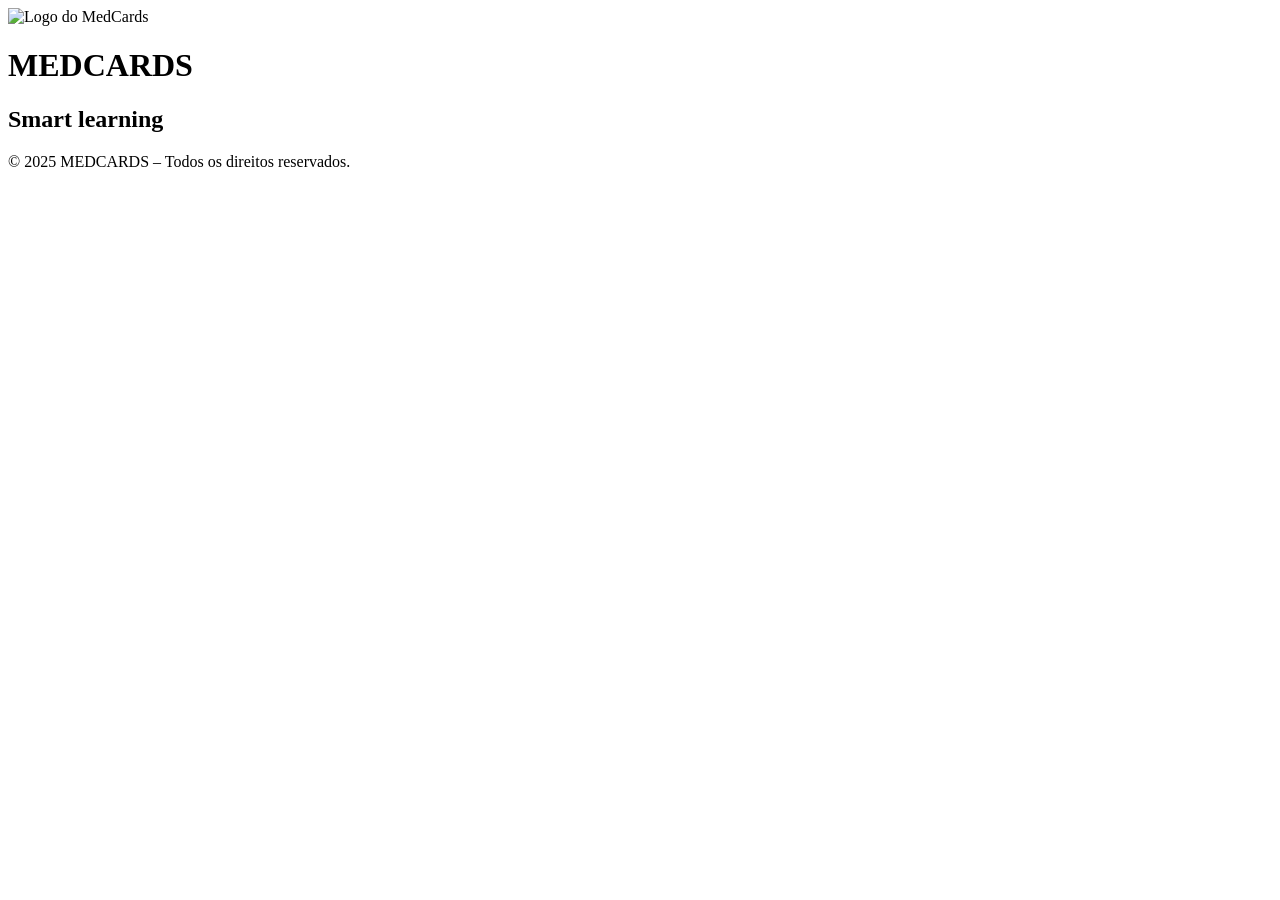
==== index.html @ 42d8efc6 "Update index.html" ====
<!DOCTYPE html>
<html lang="pt-br">
<head>
  <meta charset="UTF-8">
  <meta name="viewport" content="width=device-width, initial-scale=1.0">
  <title>MEDCARDS – Hipertensão</title>
  <link rel="stylesheet" href="style.css">
</head>
<body>
  <header>
    <img src="logo.png" alt="Logo do MedCards" class="logo">
    <h1><span class="med">MED</span><span class="cards">CARDS</span></h1>
    <h2>Smart learning</h2>
  </header>

  <main id="cards-container">
    <!-- Os cards serão inseridos via JavaScript -->
  </main>

  <footer>
    © 2025 MEDCARDS – Todos os direitos reservados.
  </footer>

  <script src="script.js"></script>
</body>
</html>
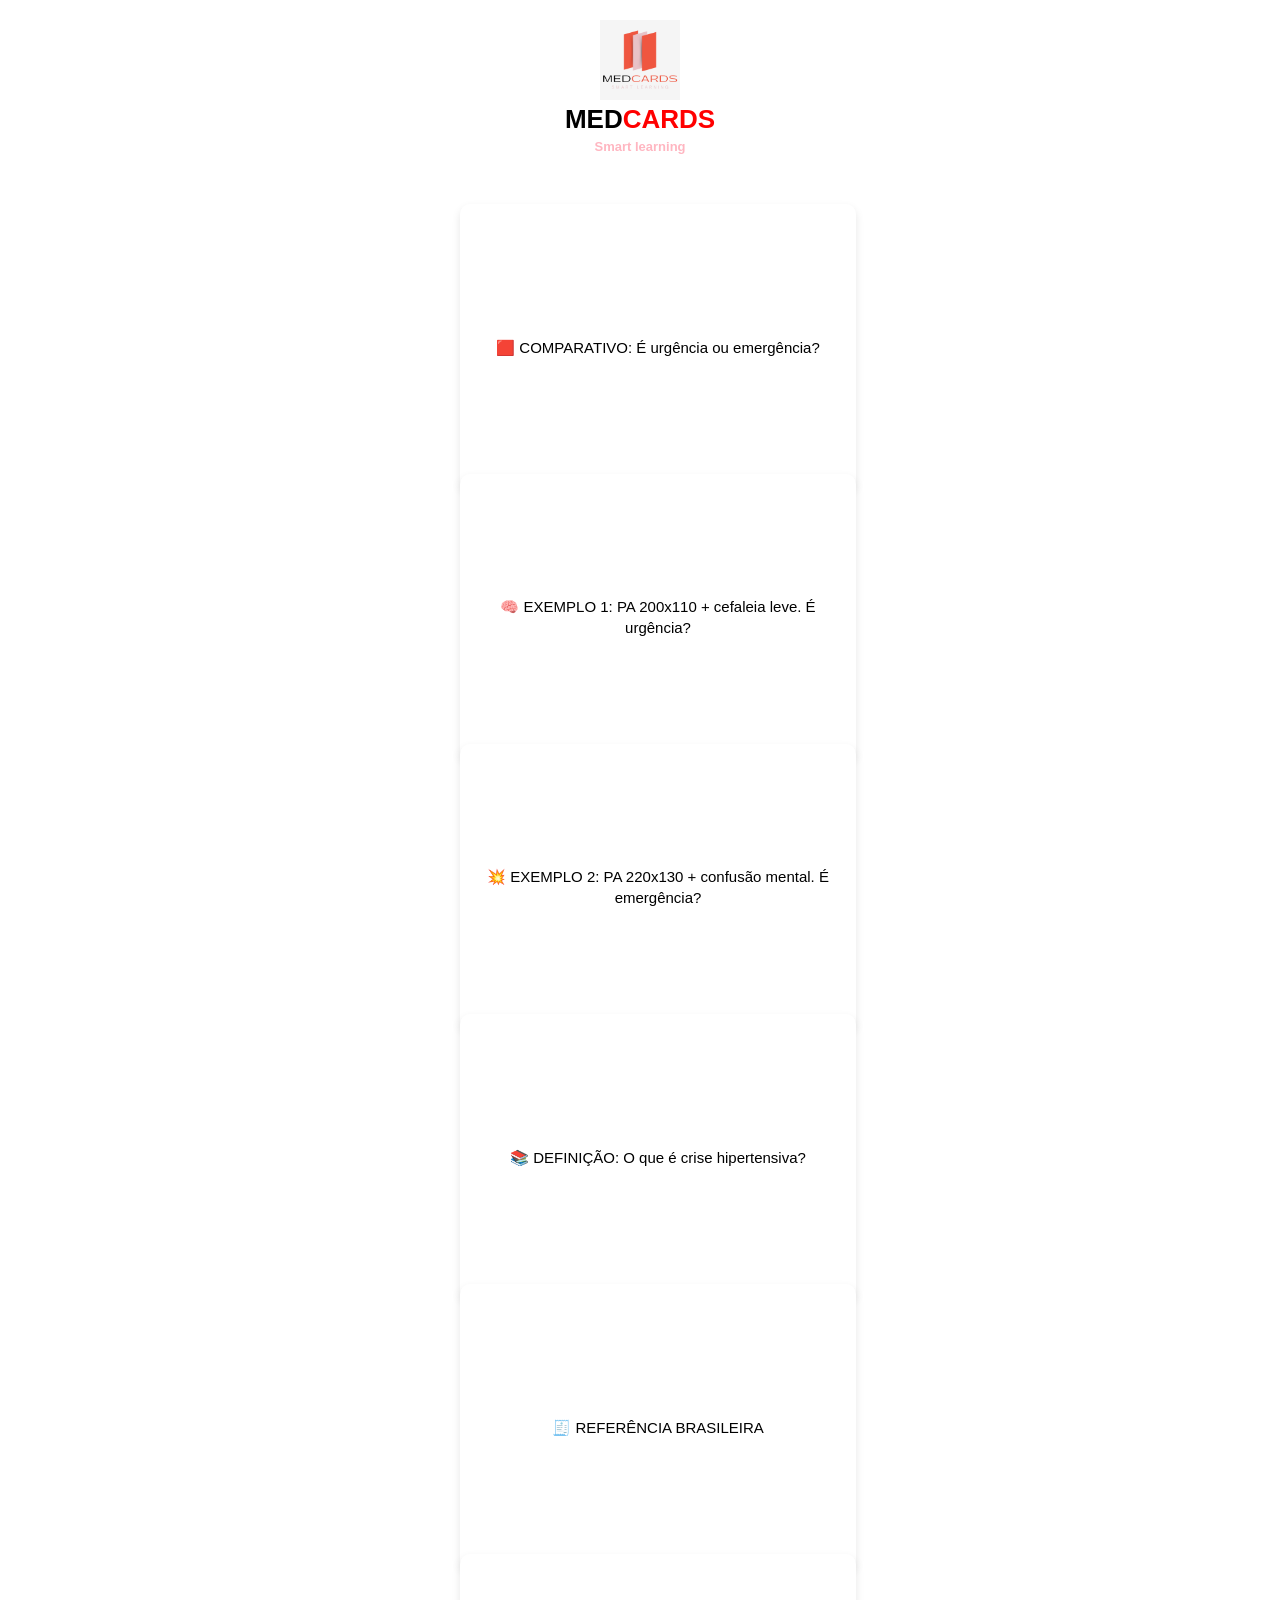
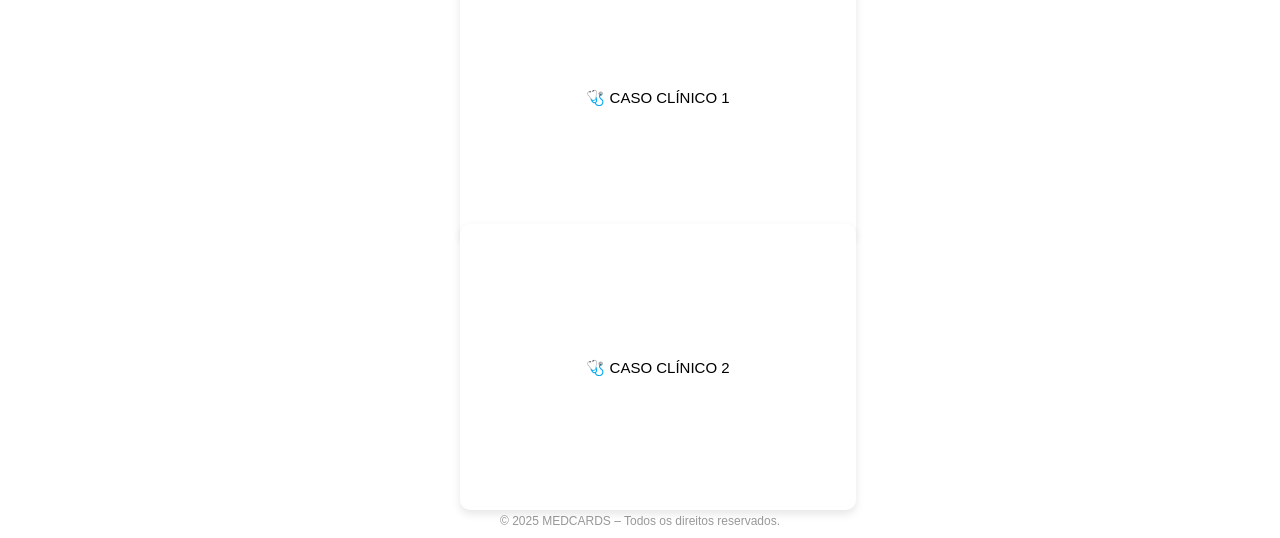
==== commit 17fe9091: "Update index.html" ====
--- a/index.html
+++ b/index.html
@@ -14,7 +14,7 @@
   </header>
 
   <main id="cards-container">
-    <!-- Os cards serão inseridos via JavaScript -->
+    <!-- Os cards serão carregados aqui pelo script.js -->
   </main>
 
   <footer>
--- a/style.css
+++ b/style.css
@@ -0,0 +1,89 @@
+body {
+  margin: 0;
+  font-family: Arial, sans-serif;
+  background: #fff;
+  color: #333;
+  text-align: center;
+}
+
+header {
+  padding: 20px;
+}
+
+.logo {
+  width: 80px;
+}
+
+h1 {
+  font-size: 26px;
+  margin: 0;
+}
+.med { color: black; }
+.cards { color: red; }
+
+h2 {
+  font-size: 13px;
+  color: #ffb6c1;
+  margin: 4px 0 20px;
+}
+
+#cards-container {
+  display: flex;
+  flex-direction: column;
+  align-items: center;
+  padding: 10px;
+  gap: 20px;
+}
+
+.card {
+  width: 90vw;
+  max-width: 360px;
+  height: 250px;
+  perspective: 1000px;
+}
+
+.card-inner {
+  width: 100%;
+  height: 100%;
+  position: relative;
+  transition: transform 0.6s;
+  transform-style: preserve-3d;
+}
+
+.card.flipped .card-inner {
+  transform: rotateY(180deg);
+}
+
+.card-front, .card-back {
+  position: absolute;
+  width: 100%;
+  height: 100%;
+  padding: 18px;
+  border-radius: 10px;
+  backface-visibility: hidden;
+  display: flex;
+  flex-direction: column;
+  justify-content: center;
+  text-align: center;
+  font-size: 15px;
+  line-height: 1.4;
+  box-shadow: 0 4px 8px rgba(0,0,0,0.1);
+  overflow-y: auto;
+}
+
+.card-front {
+  background: #ffffff;
+  color: #000;
+}
+
+.card-back {
+  background: #880808;
+  color: white;
+  transform: rotateY(180deg);
+}
+
+footer {
+  margin: 30px 0 10px;
+  font-size: 12px;
+  color: #999;
+}
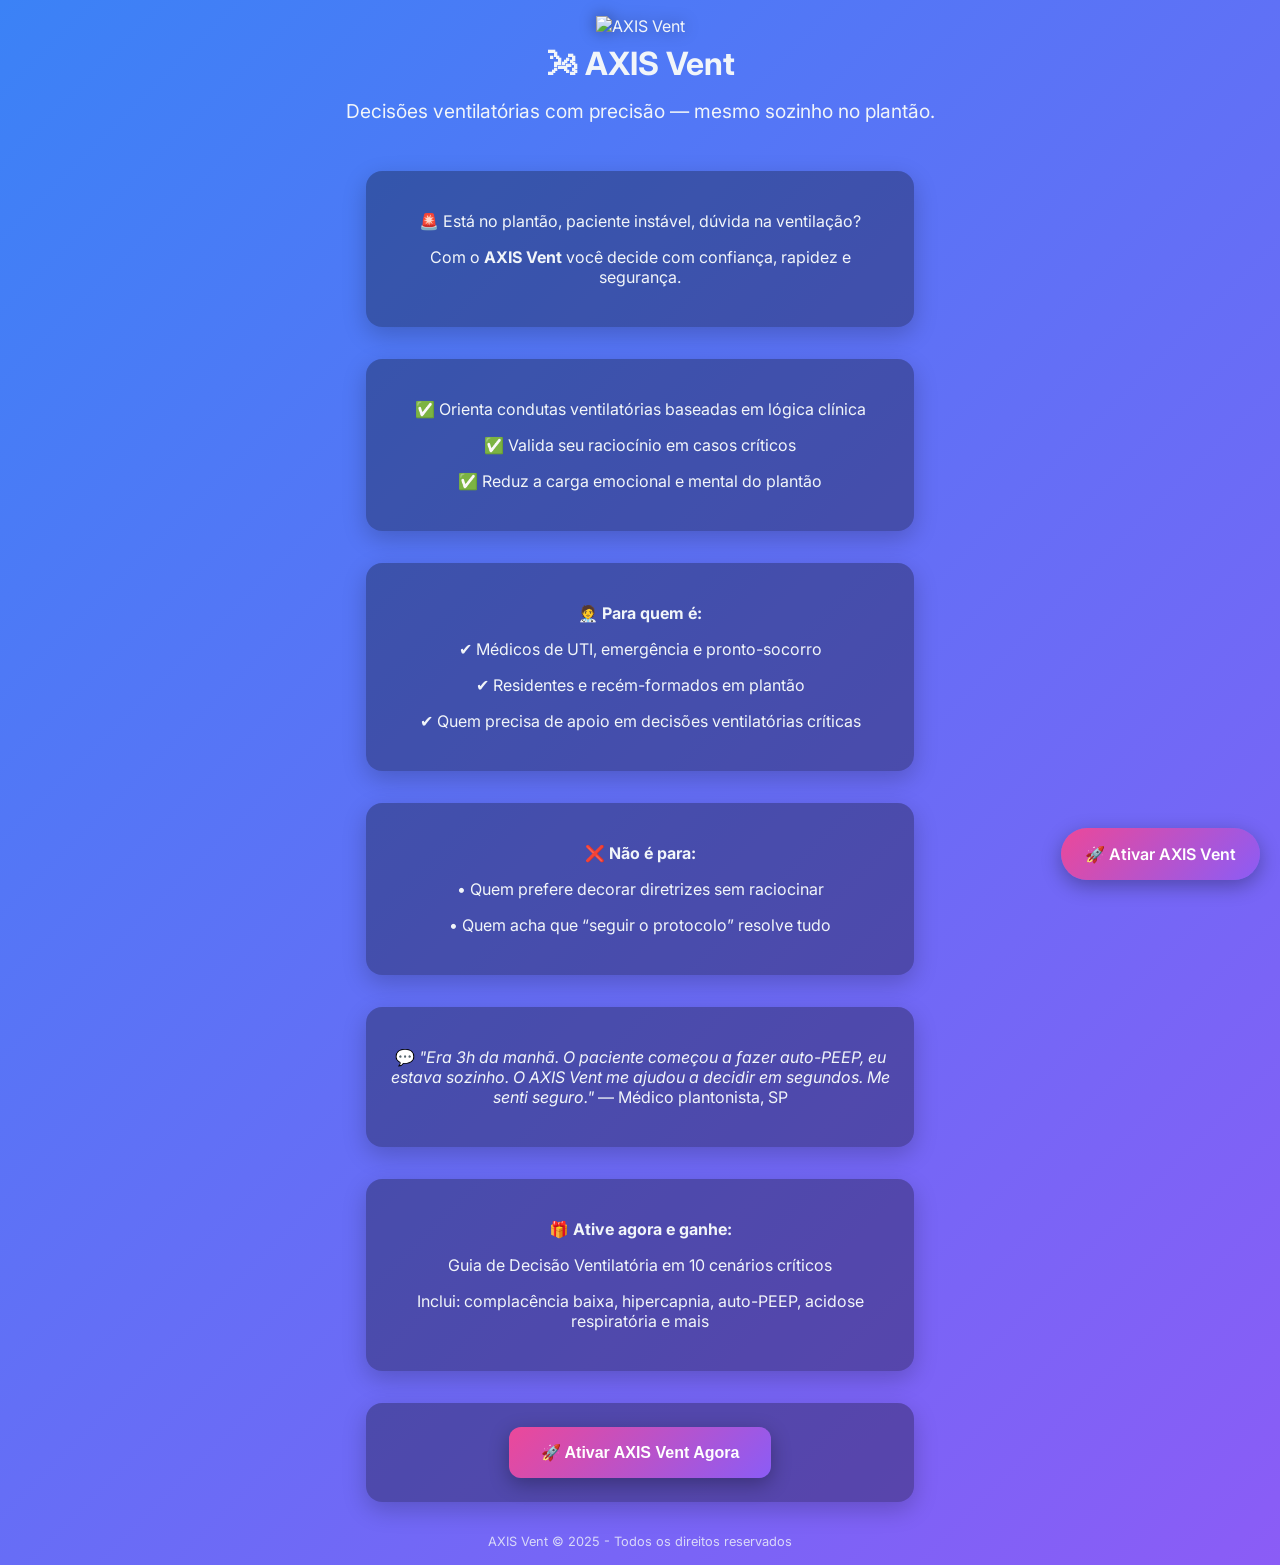
==== commit 245d078a: "Create index.html" ====
--- a/index.html
+++ b/index.html
@@ -1,26 +1,102 @@
 <!DOCTYPE html>
-<html lang="pt-br">
+<html lang="pt-BR">
 <head>
-  <meta charset="UTF-8">
-  <meta name="viewport" content="width=device-width, initial-scale=1.0">
-  <title>MEDCARDS – Hipertensão</title>
-  <link rel="stylesheet" href="style.css">
+<meta charset="UTF-8" />
+<meta name="viewport" content="width=device-width, initial-scale=1.0" />
+<title>AXIS Vent - Decisão Ventilatória</title>
+<link href="https://fonts.googleapis.com/css2?family=Inter:wght@400;600;700&display=swap" rel="stylesheet">
+<style>
+:root {
+    --primary: #3B82F6;
+    --secondary: #8B5CF6;
+    --accent: #EC4899;
+    --dark: #0F172A;
+    --light: #F1F5F9;
+}
+body {
+    margin: 0; font-family: 'Inter', sans-serif; color: var(--light);
+    background: linear-gradient(135deg, var(--primary), var(--secondary));
+    display: flex; flex-direction: column; align-items: center; scroll-behavior: smooth;
+}
+header {
+    width: 100%; padding: 1rem; text-align: center;
+}
+header img { width: 80px; filter: drop-shadow(0 0 8px rgba(0,0,0,0.4)); }
+h1 { font-size: 2rem; margin: 0.5rem 0; }
+h2 { font-size: 1.2rem; font-weight: 400; margin-bottom: 1rem; }
+.section {
+    background: rgba(0,0,0,0.3); border-radius: 16px; padding: 1.5rem; margin: 1rem; max-width: 500px; width: 90%; text-align: center;
+    box-shadow: 0 8px 24px rgba(0,0,0,0.2);
+    transition: transform 0.3s;
+}
+.section:hover { transform: translateY(-4px); }
+button {
+    background: linear-gradient(135deg, var(--accent), var(--secondary)); border: none; border-radius: 12px;
+    padding: 1rem 2rem; font-size: 1rem; color: white; font-weight: 600; cursor: pointer;
+    box-shadow: 0 6px 20px rgba(0,0,0,0.3);
+    transition: transform 0.3s, box-shadow 0.3s;
+}
+button:hover { transform: translateY(-4px); box-shadow: 0 12px 32px rgba(0,0,0,0.4); }
+footer { padding: 1rem; text-align: center; font-size: 0.8rem; opacity: 0.8; }
+a.cta-float {
+    position: fixed; bottom: 20px; right: 20px; background: linear-gradient(135deg, var(--accent), var(--secondary));
+    color: white; padding: 1rem 1.5rem; border-radius: 50px; font-weight: 600; text-decoration: none;
+    box-shadow: 0 6px 20px rgba(0,0,0,0.3); transition: transform 0.3s, box-shadow 0.3s; z-index: 1000;
+}
+a.cta-float:hover { transform: translateY(-4px); box-shadow: 0 12px 32px rgba(0,0,0,0.4); }
+</style>
 </head>
 <body>
-  <header>
-    <img src="logo.png" alt="Logo do MedCards" class="logo">
-    <h1><span class="med">MED</span><span class="cards">CARDS</span></h1>
-    <h2>Smart learning</h2>
-  </header>
 
-  <main id="cards-container">
-    <!-- Os cards serão carregados aqui pelo script.js -->
-  </main>
+<header>
+    <img src="https://upload.wikimedia.org/wikipedia/commons/thumb/9/99/Sample_User_Icon.png/480px-Sample_User_Icon.png" alt="AXIS Vent">
+    <h1>🌬 AXIS Vent</h1>
+    <h2>Decisões ventilatórias com precisão — mesmo sozinho no plantão.</h2>
+</header>
 
-  <footer>
-    © 2025 MEDCARDS – Todos os direitos reservados.
-  </footer>
+<div class="section">
+    <p>🚨 Está no plantão, paciente instável, dúvida na ventilação?</p>
+    <p>Com o <strong>AXIS Vent</strong> você decide com confiança, rapidez e segurança.</p>
+</div>
 
-  <script src="script.js"></script>
+<div class="section">
+    <p>✅ Orienta condutas ventilatórias baseadas em lógica clínica</p>
+    <p>✅ Valida seu raciocínio em casos críticos</p>
+    <p>✅ Reduz a carga emocional e mental do plantão</p>
+</div>
+
+<div class="section">
+    <p>🧑‍⚕ <strong>Para quem é:</strong></p>
+    <p>✔ Médicos de UTI, emergência e pronto-socorro</p>
+    <p>✔ Residentes e recém-formados em plantão</p>
+    <p>✔ Quem precisa de apoio em decisões ventilatórias críticas</p>
+</div>
+
+<div class="section">
+    <p>❌ <strong>Não é para:</strong></p>
+    <p>• Quem prefere decorar diretrizes sem raciocinar</p>
+    <p>• Quem acha que “seguir o protocolo” resolve tudo</p>
+</div>
+
+<div class="section">
+    <p>💬 <em>"Era 3h da manhã. O paciente começou a fazer auto-PEEP, eu estava sozinho. O AXIS Vent me ajudou a decidir em segundos. Me senti seguro."</em> — Médico plantonista, SP</p>
+</div>
+
+<div class="section">
+    <p>🎁 <strong>Ative agora e ganhe:</strong></p>
+    <p>Guia de Decisão Ventilatória em 10 cenários críticos</p>
+    <p>Inclui: complacência baixa, hipercapnia, auto-PEEP, acidose respiratória e mais</p>
+</div>
+
+<div class="section">
+    <button onclick="window.location.href='https://seucheckout.com'">🚀 Ativar AXIS Vent Agora</button>
+</div>
+
+<footer>
+    AXIS Vent © 2025 - Todos os direitos reservados
+</footer>
+
+<a href="https://seucheckout.com" class="cta-float">🚀 Ativar AXIS Vent</a>
+
 </body>
 </html>
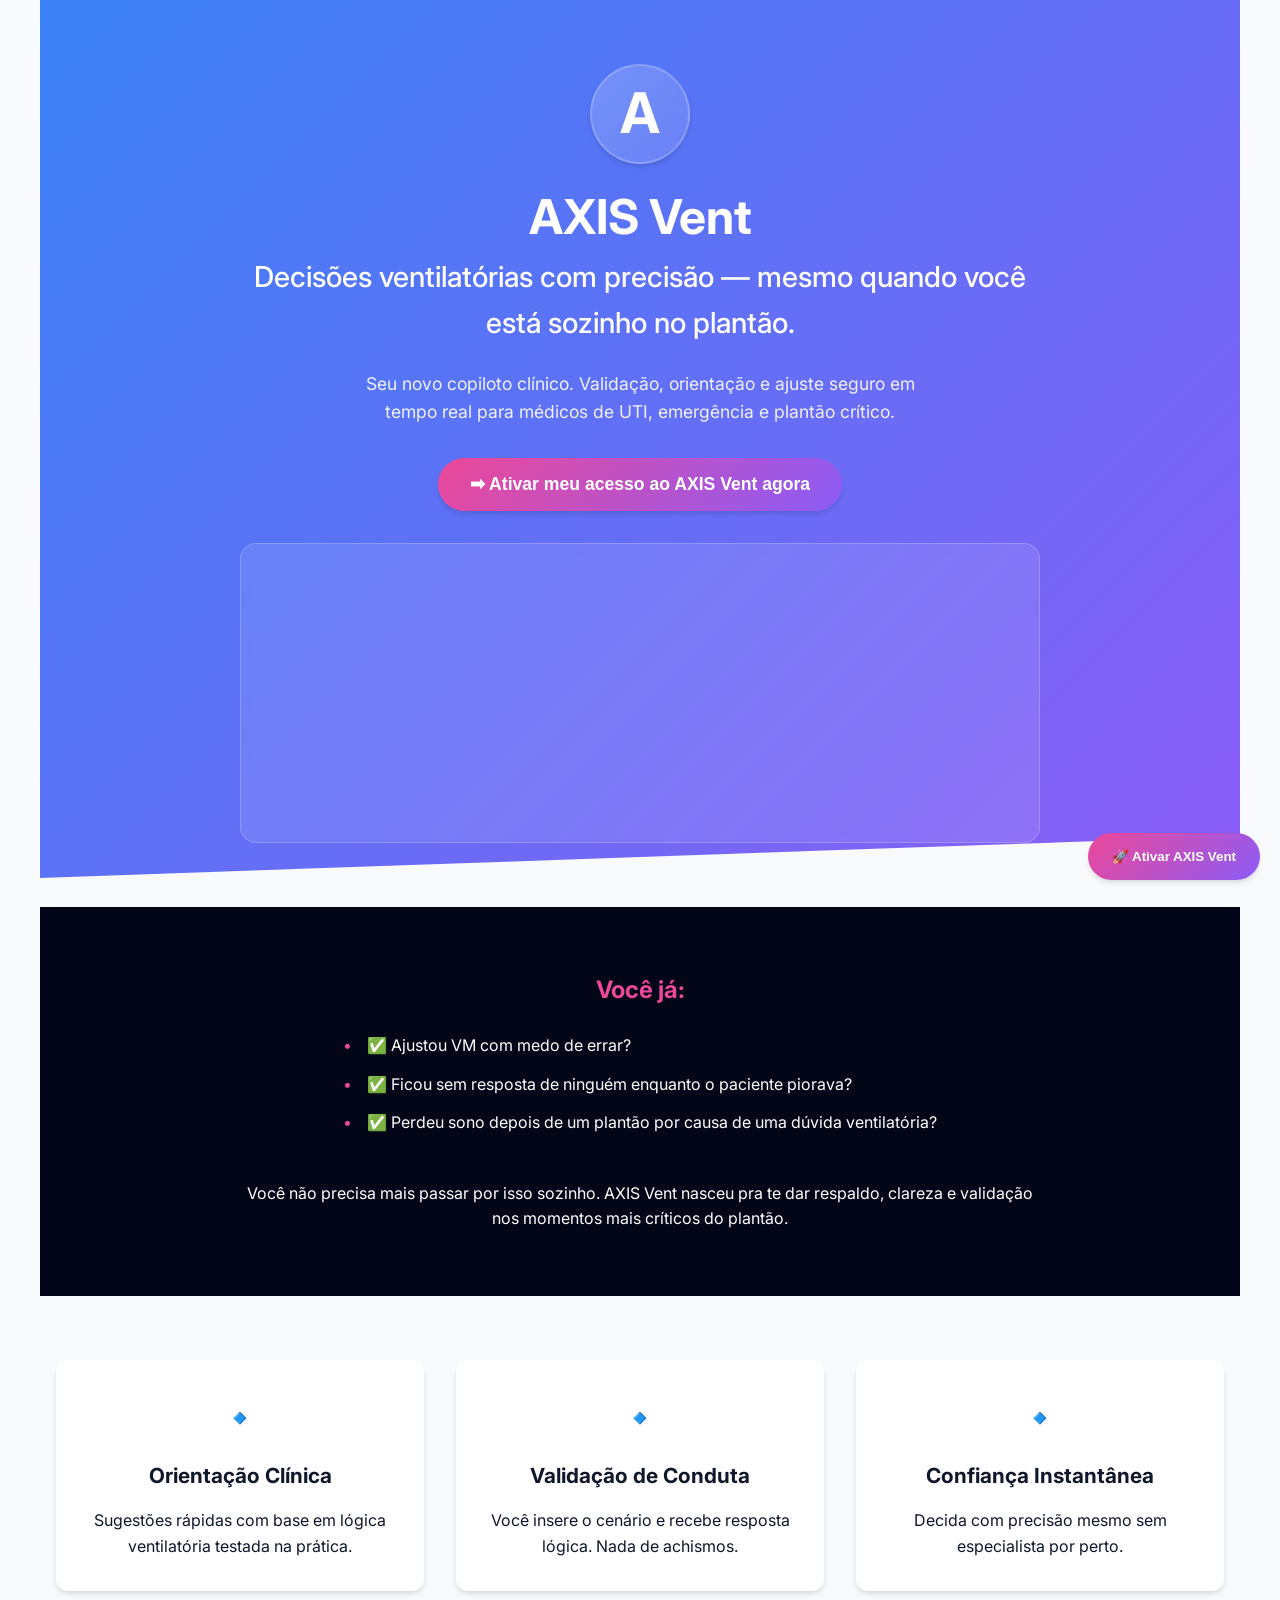
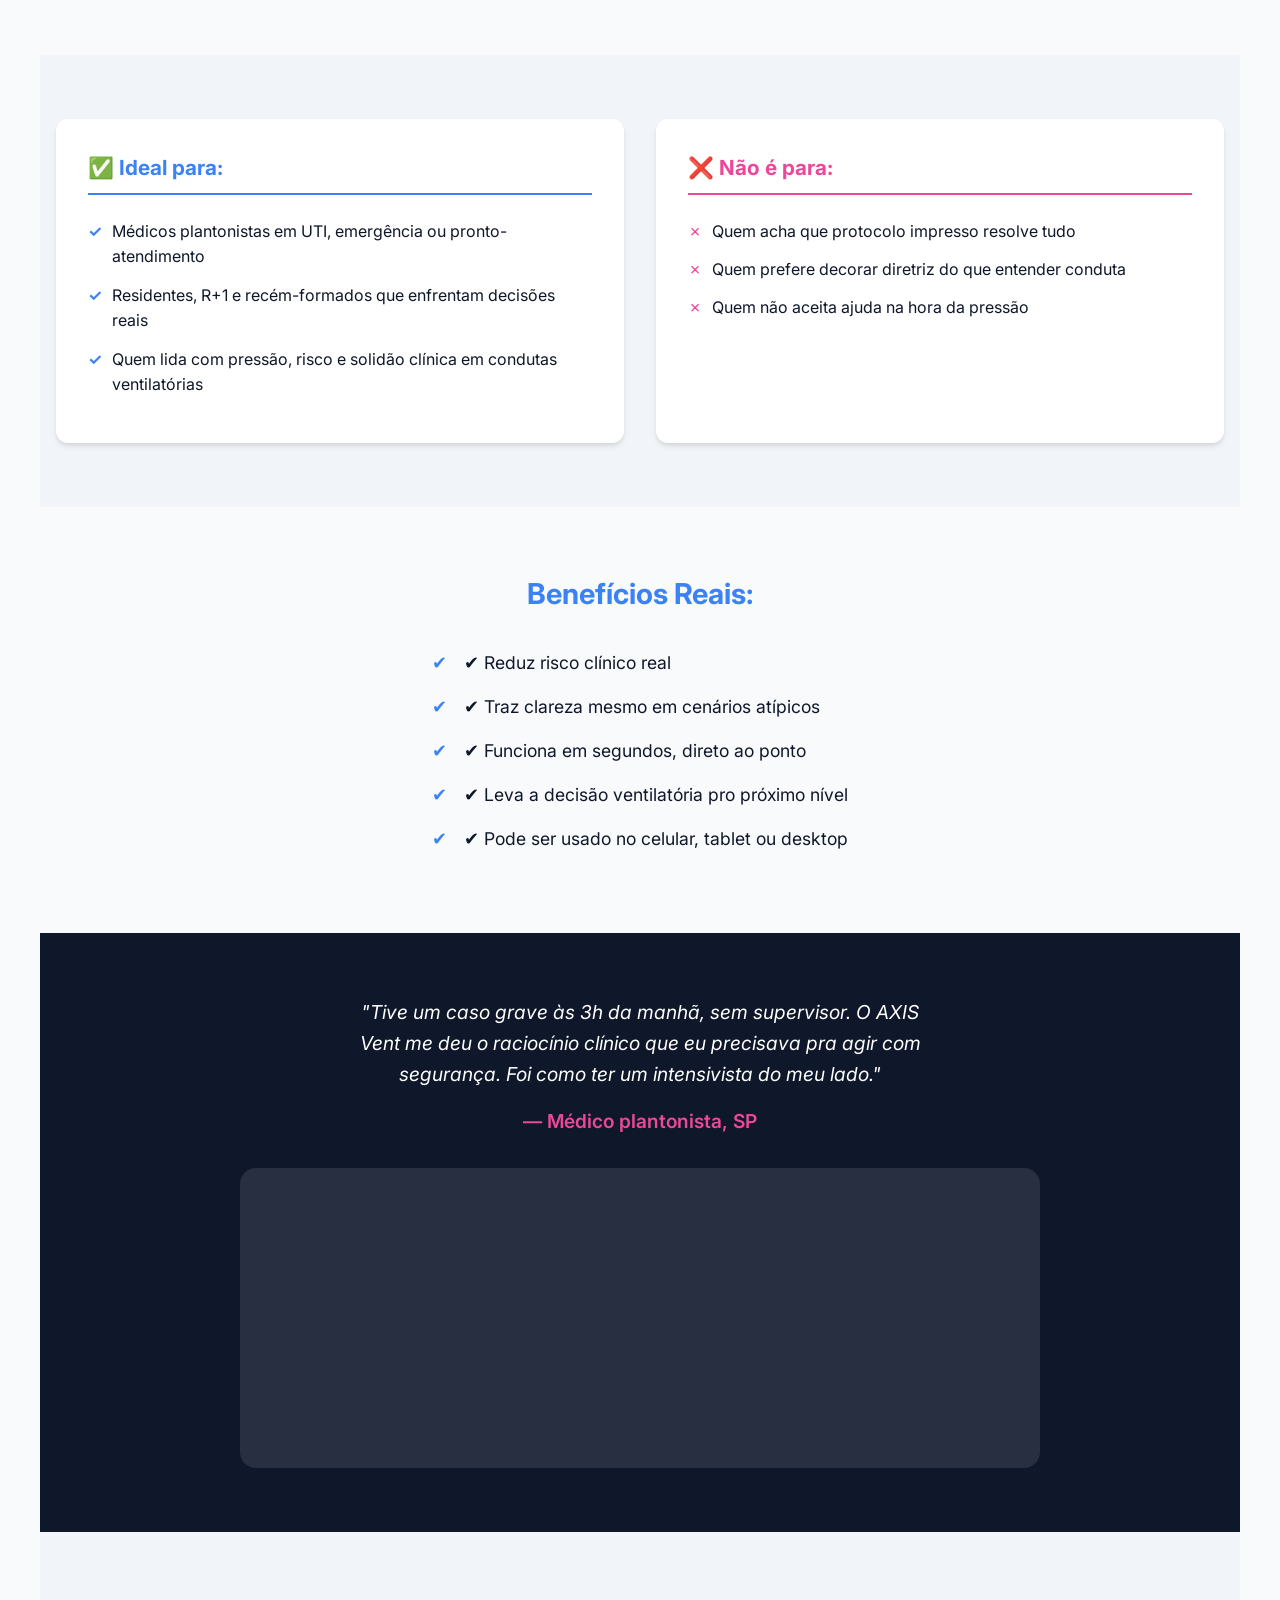
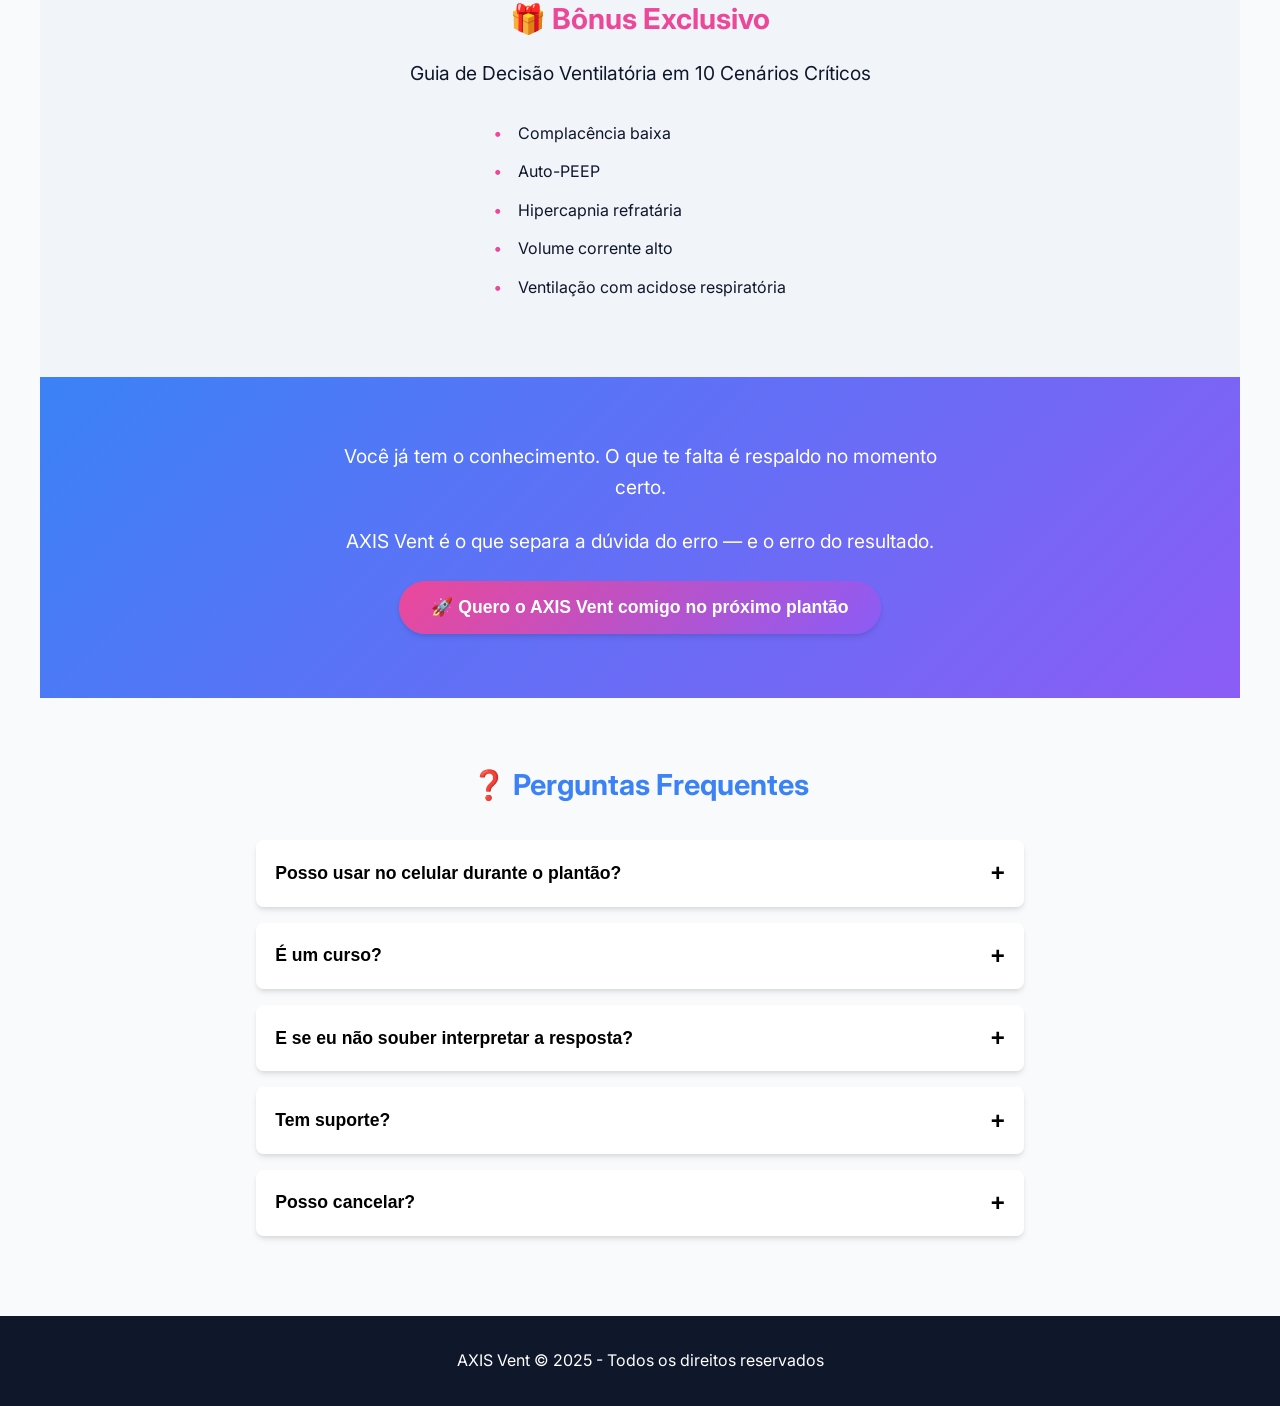
==== commit 170f287a: "Update index.html" ====
--- a/index.html
+++ b/index.html
@@ -1,102 +1,177 @@
 <!DOCTYPE html>
 <html lang="pt-BR">
 <head>
-<meta charset="UTF-8" />
-<meta name="viewport" content="width=device-width, initial-scale=1.0" />
-<title>AXIS Vent - Decisão Ventilatória</title>
-<link href="https://fonts.googleapis.com/css2?family=Inter:wght@400;600;700&display=swap" rel="stylesheet">
-<style>
-:root {
-    --primary: #3B82F6;
-    --secondary: #8B5CF6;
-    --accent: #EC4899;
-    --dark: #0F172A;
-    --light: #F1F5F9;
-}
-body {
-    margin: 0; font-family: 'Inter', sans-serif; color: var(--light);
-    background: linear-gradient(135deg, var(--primary), var(--secondary));
-    display: flex; flex-direction: column; align-items: center; scroll-behavior: smooth;
-}
-header {
-    width: 100%; padding: 1rem; text-align: center;
-}
-header img { width: 80px; filter: drop-shadow(0 0 8px rgba(0,0,0,0.4)); }
-h1 { font-size: 2rem; margin: 0.5rem 0; }
-h2 { font-size: 1.2rem; font-weight: 400; margin-bottom: 1rem; }
-.section {
-    background: rgba(0,0,0,0.3); border-radius: 16px; padding: 1.5rem; margin: 1rem; max-width: 500px; width: 90%; text-align: center;
-    box-shadow: 0 8px 24px rgba(0,0,0,0.2);
-    transition: transform 0.3s;
-}
-.section:hover { transform: translateY(-4px); }
-button {
-    background: linear-gradient(135deg, var(--accent), var(--secondary)); border: none; border-radius: 12px;
-    padding: 1rem 2rem; font-size: 1rem; color: white; font-weight: 600; cursor: pointer;
-    box-shadow: 0 6px 20px rgba(0,0,0,0.3);
-    transition: transform 0.3s, box-shadow 0.3s;
-}
-button:hover { transform: translateY(-4px); box-shadow: 0 12px 32px rgba(0,0,0,0.4); }
-footer { padding: 1rem; text-align: center; font-size: 0.8rem; opacity: 0.8; }
-a.cta-float {
-    position: fixed; bottom: 20px; right: 20px; background: linear-gradient(135deg, var(--accent), var(--secondary));
-    color: white; padding: 1rem 1.5rem; border-radius: 50px; font-weight: 600; text-decoration: none;
-    box-shadow: 0 6px 20px rgba(0,0,0,0.3); transition: transform 0.3s, box-shadow 0.3s; z-index: 1000;
-}
-a.cta-float:hover { transform: translateY(-4px); box-shadow: 0 12px 32px rgba(0,0,0,0.4); }
-</style>
+  <meta charset="UTF-8">
+  <meta name="viewport" content="width=device-width, initial-scale=1.0">
+  <title>AXIS Vent - Decisão Ventilatória Inteligente</title>
+  <link rel="preconnect" href="https://fonts.googleapis.com">
+  <link rel="preconnect" href="https://fonts.gstatic.com" crossorigin>
+  <link href="https://fonts.googleapis.com/css2?family=Inter:wght@400;500;600;700&display=swap" rel="stylesheet">
+  <link rel="stylesheet" href="style.css">
 </head>
 <body>
+  <!-- Hero Section -->
+  <section class="hero">
+    <div class="logo">A</div>
+    <h1>AXIS Vent</h1>
+    <h2>Decisões ventilatórias com precisão — mesmo quando você está sozinho no plantão.</h2>
+    <p class="hero-subtitle">Seu novo copiloto clínico. Validação, orientação e ajuste seguro em tempo real para médicos de UTI, emergência e plantão crítico.</p>
+    <button class="cta-primary" id="main-cta">➡ Ativar meu acesso ao AXIS Vent agora</button>
+    <div class="hero-image"></div>
+  </section>
 
-<header>
-    <img src="https://upload.wikimedia.org/wikipedia/commons/thumb/9/99/Sample_User_Icon.png/480px-Sample_User_Icon.png" alt="AXIS Vent">
-    <h1>🌬 AXIS Vent</h1>
-    <h2>Decisões ventilatórias com precisão — mesmo sozinho no plantão.</h2>
-</header>
+  <!-- Pain Points Section -->
+  <section class="pain-points">
+    <div class="container">
+      <h3>Você já:</h3>
+      <ul>
+        <li>✅ Ajustou VM com medo de errar?</li>
+        <li>✅ Ficou sem resposta de ninguém enquanto o paciente piorava?</li>
+        <li>✅ Perdeu sono depois de um plantão por causa de uma dúvida ventilatória?</li>
+      </ul>
+      <p>Você não precisa mais passar por isso sozinho. AXIS Vent nasceu pra te dar respaldo, clareza e validação nos momentos mais críticos do plantão.</p>
+    </div>
+  </section>
 
-<div class="section">
-    <p>🚨 Está no plantão, paciente instável, dúvida na ventilação?</p>
-    <p>Com o <strong>AXIS Vent</strong> você decide com confiança, rapidez e segurança.</p>
-</div>
+  <!-- What is AXIS Vent -->
+  <section class="features">
+    <div class="feature-card">
+      <div class="feature-icon">🔹</div>
+      <h4>Orientação Clínica</h4>
+      <p>Sugestões rápidas com base em lógica ventilatória testada na prática.</p>
+    </div>
+    <div class="feature-card">
+      <div class="feature-icon">🔹</div>
+      <h4>Validação de Conduta</h4>
+      <p>Você insere o cenário e recebe resposta lógica. Nada de achismos.</p>
+    </div>
+    <div class="feature-card">
+      <div class="feature-icon">🔹</div>
+      <h4>Confiança Instantânea</h4>
+      <p>Decida com precisão mesmo sem especialista por perto.</p>
+    </div>
+  </section>
 
-<div class="section">
-    <p>✅ Orienta condutas ventilatórias baseadas em lógica clínica</p>
-    <p>✅ Valida seu raciocínio em casos críticos</p>
-    <p>✅ Reduz a carga emocional e mental do plantão</p>
-</div>
+  <!-- Target Audience -->
+  <section class="audience">
+    <div class="audience-for">
+      <h3>✅ Ideal para:</h3>
+      <ul>
+        <li>Médicos plantonistas em UTI, emergência ou pronto-atendimento</li>
+        <li>Residentes, R+1 e recém-formados que enfrentam decisões reais</li>
+        <li>Quem lida com pressão, risco e solidão clínica em condutas ventilatórias</li>
+      </ul>
+    </div>
+    <div class="audience-not">
+      <h3>❌ Não é para:</h3>
+      <ul>
+        <li>Quem acha que protocolo impresso resolve tudo</li>
+        <li>Quem prefere decorar diretriz do que entender conduta</li>
+        <li>Quem não aceita ajuda na hora da pressão</li>
+      </ul>
+    </div>
+  </section>
 
-<div class="section">
-    <p>🧑‍⚕ <strong>Para quem é:</strong></p>
-    <p>✔ Médicos de UTI, emergência e pronto-socorro</p>
-    <p>✔ Residentes e recém-formados em plantão</p>
-    <p>✔ Quem precisa de apoio em decisões ventilatórias críticas</p>
-</div>
+  <!-- Benefits -->
+  <section class="benefits">
+    <h3>Benefícios Reais:</h3>
+    <ul>
+      <li>✔ Reduz risco clínico real</li>
+      <li>✔ Traz clareza mesmo em cenários atípicos</li>
+      <li>✔ Funciona em segundos, direto ao ponto</li>
+      <li>✔ Leva a decisão ventilatória pro próximo nível</li>
+      <li>✔ Pode ser usado no celular, tablet ou desktop</li>
+    </ul>
+  </section>
 
-<div class="section">
-    <p>❌ <strong>Não é para:</strong></p>
-    <p>• Quem prefere decorar diretrizes sem raciocinar</p>
-    <p>• Quem acha que “seguir o protocolo” resolve tudo</p>
-</div>
+  <!-- Testimonial -->
+  <section class="testimonial">
+    <blockquote>
+      "Tive um caso grave às 3h da manhã, sem supervisor. O AXIS Vent me deu o raciocínio clínico que eu precisava pra agir com segurança. Foi como ter um intensivista do meu lado."
+      <cite>— Médico plantonista, SP</cite>
+    </blockquote>
+    <div class="video-placeholder"></div>
+  </section>
 
-<div class="section">
-    <p>💬 <em>"Era 3h da manhã. O paciente começou a fazer auto-PEEP, eu estava sozinho. O AXIS Vent me ajudou a decidir em segundos. Me senti seguro."</em> — Médico plantonista, SP</p>
-</div>
+  <!-- Bonus -->
+  <section class="bonus">
+    <h3>🎁 Bônus Exclusivo</h3>
+    <p>Guia de Decisão Ventilatória em 10 Cenários Críticos</p>
+    <ul>
+      <li>Complacência baixa</li>
+      <li>Auto-PEEP</li>
+      <li>Hipercapnia refratária</li>
+      <li>Volume corrente alto</li>
+      <li>Ventilação com acidose respiratória</li>
+    </ul>
+  </section>
 
-<div class="section">
-    <p>🎁 <strong>Ative agora e ganhe:</strong></p>
-    <p>Guia de Decisão Ventilatória em 10 cenários críticos</p>
-    <p>Inclui: complacência baixa, hipercapnia, auto-PEEP, acidose respiratória e mais</p>
-</div>
+  <!-- Final CTA -->
+  <section class="final-cta">
+    <p>Você já tem o conhecimento. O que te falta é respaldo no momento certo.</p>
+    <p>AXIS Vent é o que separa a dúvida do erro — e o erro do resultado.</p>
+    <button class="cta-primary">🚀 Quero o AXIS Vent comigo no próximo plantão</button>
+  </section>
 
-<div class="section">
-    <button onclick="window.location.href='https://seucheckout.com'">🚀 Ativar AXIS Vent Agora</button>
-</div>
+  <!-- FAQ -->
+  <section class="faq">
+    <h3>❓ Perguntas Frequentes</h3>
+    <div class="faq-item">
+      <button class="faq-question">Posso usar no celular durante o plantão?</button>
+      <div class="faq-answer">
+        <p>Sim. O sistema é leve, rápido e compatível com mobile.</p>
+      </div>
+    </div>
+    <div class="faq-item">
+      <button class="faq-question">É um curso?</button>
+      <div class="faq-answer">
+        <p>Não. É uma ferramenta de apoio à decisão, não conteúdo gravado.</p>
+      </div>
+    </div>
+    <div class="faq-item">
+      <button class="faq-question">E se eu não souber interpretar a resposta?</button>
+      <div class="faq-answer">
+        <p>O AXIS Vent fala sua língua. Nada técnico demais. Tudo aplicável.</p>
+      </div>
+    </div>
+    <div class="faq-item">
+      <button class="faq-question">Tem suporte?</button>
+      <div class="faq-answer">
+        <p>Sim. Damos suporte técnico e orientações clínicas adicionais quando necessário.</p>
+      </div>
+    </div>
+    <div class="faq-item">
+      <button class="faq-question">Posso cancelar?</button>
+      <div class="faq-answer">
+        <p>Sim, plano mensal sem fidelidade. Cancele quando quiser.</p>
+      </div>
+    </div>
+  </section>
 
-<footer>
-    AXIS Vent © 2025 - Todos os direitos reservados
-</footer>
+  <!-- Footer -->
+  <footer>
+    <p>AXIS Vent © 2025 - Todos os direitos reservados</p>
+  </footer>
 
-<a href="https://seucheckout.com" class="cta-float">🚀 Ativar AXIS Vent</a>
+  <!-- Floating CTA -->
+  <button class="cta-float">🚀 Ativar AXIS Vent</button>
 
+  <!-- Popup Container -->
+  <div id="popup-container" class="popup-hidden">
+    <div class="popup-content">
+      <button id="close-popup" class="popup-close">×</button>
+      <h3>Ativar AXIS Vent</h3>
+      <p>Preencha para acessar imediatamente:</p>
+      <form id="signup-form">
+        <input type="text" placeholder="Nome completo" required>
+        <input type="email" placeholder="E-mail profissional" required>
+        <input type="tel" placeholder="WhatsApp (com DDD)" required>
+        <button type="submit" class="cta-primary">Acessar Agora</button>
+      </form>
+      <p class="popup-note">Plano mensal, sem fidelidade. Cancele quando quiser.</p>
+    </div>
+  </div>
+
+  <script src="popup.js"></script>
 </body>
 </html>
--- a/style.css
+++ b/style.css
@@ -0,0 +1,585 @@
+/* =======================
+   AXIS Vent Premium - style.css
+   Design otimizado para conversão
+   ======================= */
+
+:root {
+  --primary: #3B82F6;
+  --primary-dark: #2563EB;
+  --secondary: #8B5CF6;
+  --accent: #EC4899;
+  --dark: #0F172A;
+  --darker: #020617;
+  --light: #F1F5F9;
+  --lighter: #F8FAFC;
+  --shadow: 0 4px 6px -1px rgba(0,0,0,0.1), 0 2px 4px -1px rgba(0,0,0,0.06);
+  --shadow-hover: 0 20px 25px -5px rgba(0,0,0,0.1), 0 10px 10px -5px rgba(0,0,0,0.04);
+  --transition: all 0.2s ease;
+}
+
+/* Reset e Base */
+* {
+  margin: 0;
+  padding: 0;
+  box-sizing: border-box;
+}
+
+body {
+  font-family: 'Inter', -apple-system, BlinkMacSystemFont, sans-serif;
+  color: var(--dark);
+  background-color: var(--lighter);
+  line-height: 1.6;
+  padding: 0;
+  margin: 0;
+}
+
+/* Layout Sections */
+section {
+  padding: 3rem 1rem;
+  max-width: 1200px;
+  margin: 0 auto;
+}
+
+.container {
+  max-width: 800px;
+  margin: 0 auto;
+}
+
+/* Hero Section */
+.hero {
+  text-align: center;
+  padding: 4rem 1rem;
+  background: linear-gradient(135deg, var(--primary), var(--secondary));
+  color: white;
+  position: relative;
+  overflow: hidden;
+}
+
+.hero::after {
+  content: '';
+  position: absolute;
+  bottom: -50px;
+  left: 0;
+  right: 0;
+  height: 100px;
+  background: var(--lighter);
+  transform: skewY(-2deg);
+  z-index: 1;
+}
+
+.logo {
+  width: 100px;
+  height: 100px;
+  display: flex;
+  align-items: center;
+  justify-content: center;
+  font-size: 3.5rem;
+  font-weight: 700;
+  color: white;
+  background: linear-gradient(135deg, rgba(255,255,255,0.2), rgba(255,255,255,0.1));
+  border-radius: 50%;
+  margin: 0 auto 1.5rem;
+  box-shadow: var(--shadow);
+  backdrop-filter: blur(5px);
+  border: 2px solid rgba(255,255,255,0.2);
+}
+
+h1 {
+  font-size: clamp(2rem, 5vw, 3rem);
+  margin: 0.5rem 0;
+  font-weight: 700;
+  line-height: 1.2;
+}
+
+h2 {
+  font-size: clamp(1.2rem, 3vw, 1.8rem);
+  font-weight: 500;
+  margin-bottom: 1.5rem;
+  max-width: 800px;
+  margin-left: auto;
+  margin-right: auto;
+}
+
+.hero-subtitle {
+  font-size: 1.1rem;
+  max-width: 600px;
+  margin: 0 auto 2rem;
+  opacity: 0.9;
+}
+
+.hero-image {
+  height: 300px;
+  background: rgba(255,255,255,0.1);
+  border-radius: 16px;
+  max-width: 800px;
+  margin: 2rem auto 0;
+  backdrop-filter: blur(5px);
+  border: 1px solid rgba(255,255,255,0.2);
+}
+
+/* Pain Points Section */
+.pain-points {
+  background: var(--darker);
+  color: white;
+  padding: 4rem 1rem;
+  text-align: center;
+  position: relative;
+  z-index: 2;
+}
+
+.pain-points h3 {
+  font-size: 1.5rem;
+  margin-bottom: 1.5rem;
+  color: var(--accent);
+}
+
+.pain-points ul {
+  list-style: none;
+  max-width: 600px;
+  margin: 0 auto 2rem;
+  text-align: left;
+  display: inline-block;
+}
+
+.pain-points li {
+  margin-bottom: 0.8rem;
+  position: relative;
+  padding-left: 1.5rem;
+}
+
+.pain-points li::before {
+  content: '•';
+  position: absolute;
+  left: 0;
+  color: var(--accent);
+}
+
+/* Features Section */
+.features {
+  display: grid;
+  grid-template-columns: repeat(auto-fit, minmax(300px, 1fr));
+  gap: 2rem;
+  padding: 4rem 1rem;
+}
+
+.feature-card {
+  background: white;
+  border-radius: 12px;
+  padding: 2rem;
+  box-shadow: var(--shadow);
+  transition: var(--transition);
+  text-align: center;
+}
+
+.feature-card:hover {
+  transform: translateY(-5px);
+  box-shadow: var(--shadow-hover);
+}
+
+.feature-icon {
+  font-size: 2rem;
+  margin-bottom: 1rem;
+  color: var(--primary);
+}
+
+.feature-card h4 {
+  font-size: 1.3rem;
+  margin-bottom: 1rem;
+  color: var(--dark);
+}
+
+/* Audience Section */
+.audience {
+  display: grid;
+  grid-template-columns: repeat(auto-fit, minmax(300px, 1fr));
+  gap: 2rem;
+  padding: 4rem 1rem;
+  background: var(--light);
+}
+
+.audience-for, .audience-not {
+  background: white;
+  border-radius: 12px;
+  padding: 2rem;
+  box-shadow: var(--shadow);
+}
+
+.audience h3 {
+  font-size: 1.3rem;
+  margin-bottom: 1.5rem;
+  padding-bottom: 0.5rem;
+  border-bottom: 2px solid;
+}
+
+.audience-for h3 {
+  color: var(--primary);
+  border-color: var(--primary);
+}
+
+.audience-not h3 {
+  color: var(--accent);
+  border-color: var(--accent);
+}
+
+.audience ul {
+  list-style: none;
+}
+
+.audience li {
+  margin-bottom: 0.8rem;
+  position: relative;
+  padding-left: 1.5rem;
+}
+
+.audience-for li::before {
+  content: '✓';
+  position: absolute;
+  left: 0;
+  color: var(--primary);
+  font-weight: bold;
+}
+
+.audience-not li::before {
+  content: '✗';
+  position: absolute;
+  left: 0;
+  color: var(--accent);
+}
+
+/* Benefits Section */
+.benefits {
+  text-align: center;
+  padding: 4rem 1rem;
+}
+
+.benefits h3 {
+  font-size: 1.8rem;
+  margin-bottom: 2rem;
+  color: var(--primary);
+}
+
+.benefits ul {
+  list-style: none;
+  max-width: 600px;
+  margin: 0 auto;
+  text-align: left;
+  display: inline-block;
+}
+
+.benefits li {
+  margin-bottom: 1rem;
+  position: relative;
+  padding-left: 2rem;
+  font-size: 1.1rem;
+}
+
+.benefits li::before {
+  content: '✔';
+  position: absolute;
+  left: 0;
+  color: var(--primary);
+}
+
+/* Testimonial Section */
+.testimonial {
+  background: var(--dark);
+  color: white;
+  padding: 4rem 1rem;
+  text-align: center;
+}
+
+.testimonial blockquote {
+  max-width: 600px;
+  margin: 0 auto 2rem;
+  font-size: 1.2rem;
+  font-style: italic;
+}
+
+.testimonial cite {
+  display: block;
+  margin-top: 1rem;
+  font-style: normal;
+  font-weight: 600;
+  color: var(--accent);
+}
+
+.video-placeholder {
+  height: 300px;
+  background: rgba(255,255,255,0.1);
+  border-radius: 16px;
+  max-width: 800px;
+  margin: 2rem auto 0;
+}
+
+/* Bonus Section */
+.bonus {
+  text-align: center;
+  padding: 4rem 1rem;
+  background: var(--light);
+}
+
+.bonus h3 {
+  font-size: 1.8rem;
+  margin-bottom: 1rem;
+  color: var(--accent);
+}
+
+.bonus p {
+  font-size: 1.2rem;
+  margin-bottom: 2rem;
+  max-width: 600px;
+  margin-left: auto;
+  margin-right: auto;
+}
+
+.bonus ul {
+  list-style: none;
+  max-width: 500px;
+  margin: 0 auto;
+  text-align: left;
+  display: inline-block;
+}
+
+.bonus li {
+  margin-bottom: 0.8rem;
+  position: relative;
+  padding-left: 1.5rem;
+}
+
+.bonus li::before {
+  content: '•';
+  position: absolute;
+  left: 0;
+  color: var(--accent);
+  font-weight: bold;
+}
+
+/* Final CTA Section */
+.final-cta {
+  text-align: center;
+  padding: 4rem 1rem;
+  background: linear-gradient(135deg, var(--primary), var(--secondary));
+  color: white;
+}
+
+.final-cta p {
+  max-width: 600px;
+  margin: 0 auto 1.5rem;
+  font-size: 1.2rem;
+}
+
+/* FAQ Section */
+.faq {
+  padding: 4rem 1rem;
+  max-width: 800px;
+  margin: 0 auto;
+}
+
+.faq h3 {
+  text-align: center;
+  font-size: 1.8rem;
+  margin-bottom: 2rem;
+  color: var(--primary);
+}
+
+.faq-item {
+  margin-bottom: 1rem;
+  border-radius: 8px;
+  overflow: hidden;
+  box-shadow: var(--shadow);
+}
+
+.faq-question {
+  width: 100%;
+  padding: 1.2rem;
+  text-align: left;
+  background: white;
+  border: none;
+  font-size: 1.1rem;
+  font-weight: 600;
+  cursor: pointer;
+  display: flex;
+  justify-content: space-between;
+  align-items: center;
+}
+
+.faq-question::after {
+  content: '+';
+  font-size: 1.5rem;
+}
+
+.faq-question.active::after {
+  content: '-';
+}
+
+.faq-answer {
+  padding: 0 1.2rem;
+  max-height: 0;
+  overflow: hidden;
+  transition: max-height 0.3s ease;
+  background: var(--light);
+}
+
+.faq-answer p {
+  padding: 1.2rem 0;
+}
+
+/* Buttons */
+button {
+  cursor: pointer;
+  transition: var(--transition);
+}
+
+.cta-primary {
+  background: linear-gradient(135deg, var(--accent), var(--secondary));
+  color: white;
+  border: none;
+  border-radius: 50px;
+  padding: 1rem 2rem;
+  font-size: 1.1rem;
+  font-weight: 600;
+  box-shadow: var(--shadow);
+  transition: var(--transition);
+}
+
+.cta-primary:hover {
+  transform: translateY(-2px);
+  box-shadow: var(--shadow-hover);
+  background: linear-gradient(135deg, var(--secondary), var(--accent));
+}
+
+.cta-float {
+  position: fixed;
+  bottom: 20px;
+  right: 20px;
+  background: linear-gradient(135deg, var(--accent), var(--secondary));
+  color: white;
+  border: none;
+  border-radius: 50px;
+  padding: 1rem 1.5rem;
+  font-weight: 600;
+  box-shadow: var(--shadow);
+  z-index: 100;
+  transition: var(--transition);
+}
+
+.cta-float:hover {
+  transform: translateY(-2px) scale(1.05);
+  box-shadow: var(--shadow-hover);
+}
+
+/* Popup Styles */
+.popup-hidden {
+  display: none;
+  position: fixed;
+  top: 0;
+  left: 0;
+  right: 0;
+  bottom: 0;
+  background: rgba(0,0,0,0.7);
+  z-index: 1000;
+  align-items: center;
+  justify-content: center;
+}
+
+.popup-content {
+  background: white;
+  border-radius: 12px;
+  padding: 2rem;
+  max-width: 500px;
+  width: 90%;
+  position: relative;
+  animation: popupFadeIn 0.3s ease;
+}
+
+@keyframes popupFadeIn {
+  from { opacity: 0; transform: translateY(20px); }
+  to { opacity: 1; transform: translateY(0); }
+}
+
+.popup-close {
+  position: absolute;
+  top: 10px;
+  right: 10px;
+  background: none;
+  border: none;
+  font-size: 1.5rem;
+  cursor: pointer;
+  color: var(--dark);
+}
+
+.popup-content h3 {
+  font-size: 1.5rem;
+  margin-bottom: 1.5rem;
+  color: var(--primary);
+  text-align: center;
+}
+
+.popup-content p {
+  margin-bottom: 1.5rem;
+  text-align: center;
+}
+
+.popup-content form {
+  display: flex;
+  flex-direction: column;
+  gap: 1rem;
+}
+
+.popup-content input {
+  padding: 0.8rem 1rem;
+  border: 1px solid #ddd;
+  border-radius: 8px;
+  font-size: 1rem;
+}
+
+.popup-note {
+  font-size: 0.8rem;
+  opacity: 0.7;
+  margin-top: 1rem;
+  text-align: center;
+}
+
+/* Footer */
+footer {
+  text-align: center;
+  padding: 2rem 1rem;
+  background: var(--dark);
+  color: white;
+}
+
+/* Responsividade */
+@media (max-width: 768px) {
+  .features {
+    grid-template-columns: 1fr;
+  }
+  
+  .audience {
+    grid-template-columns: 1fr;
+  }
+  
+  .hero-image, .video-placeholder {
+    height: 200px;
+  }
+  
+  section {
+    padding: 2rem 1rem;
+  }
+}
+
+@media (max-width: 480px) {
+  .logo {
+    width: 80px;
+    height: 80px;
+    font-size: 2.5rem;
+  }
+  
+  .hero {
+    padding: 3rem 1rem;
+  }
+  
+  .cta-primary, .cta-float {
+    padding: 0.8rem 1.5rem;
+    font-size: 1rem;
+  }
+}
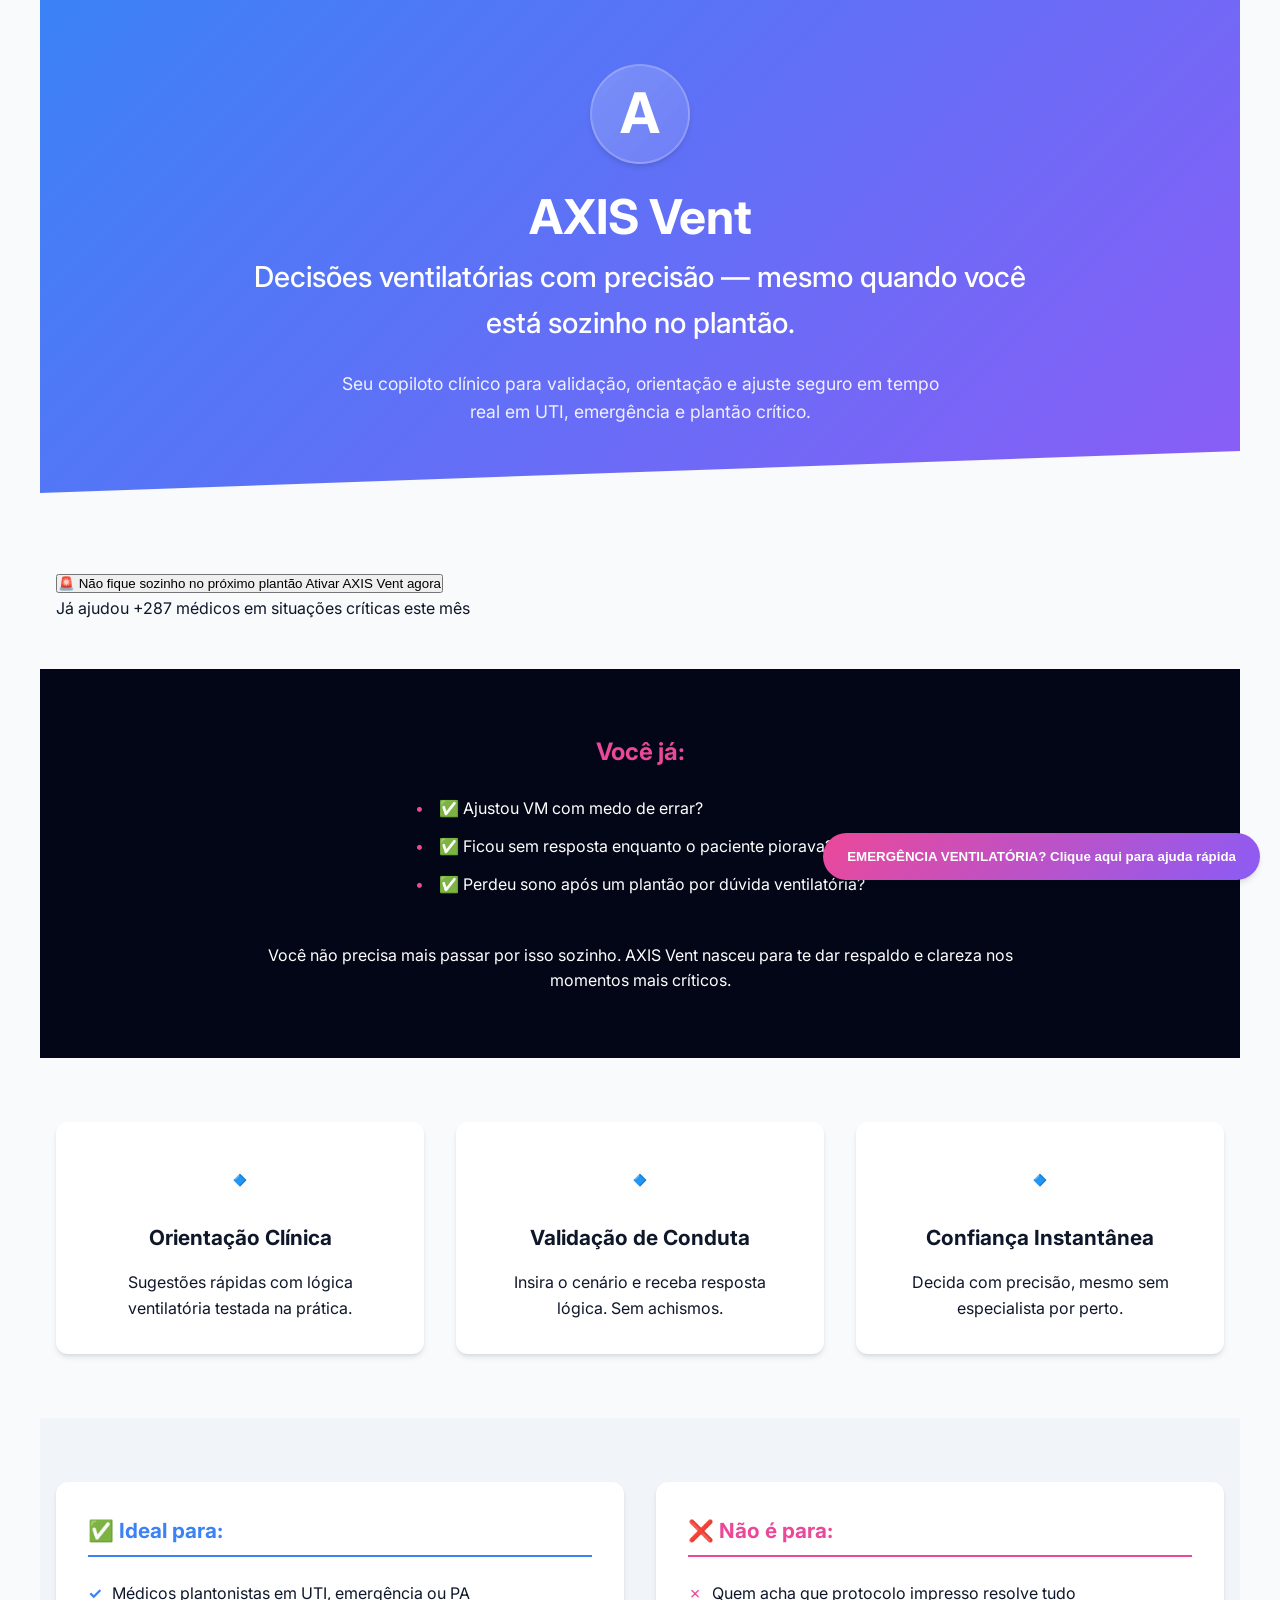
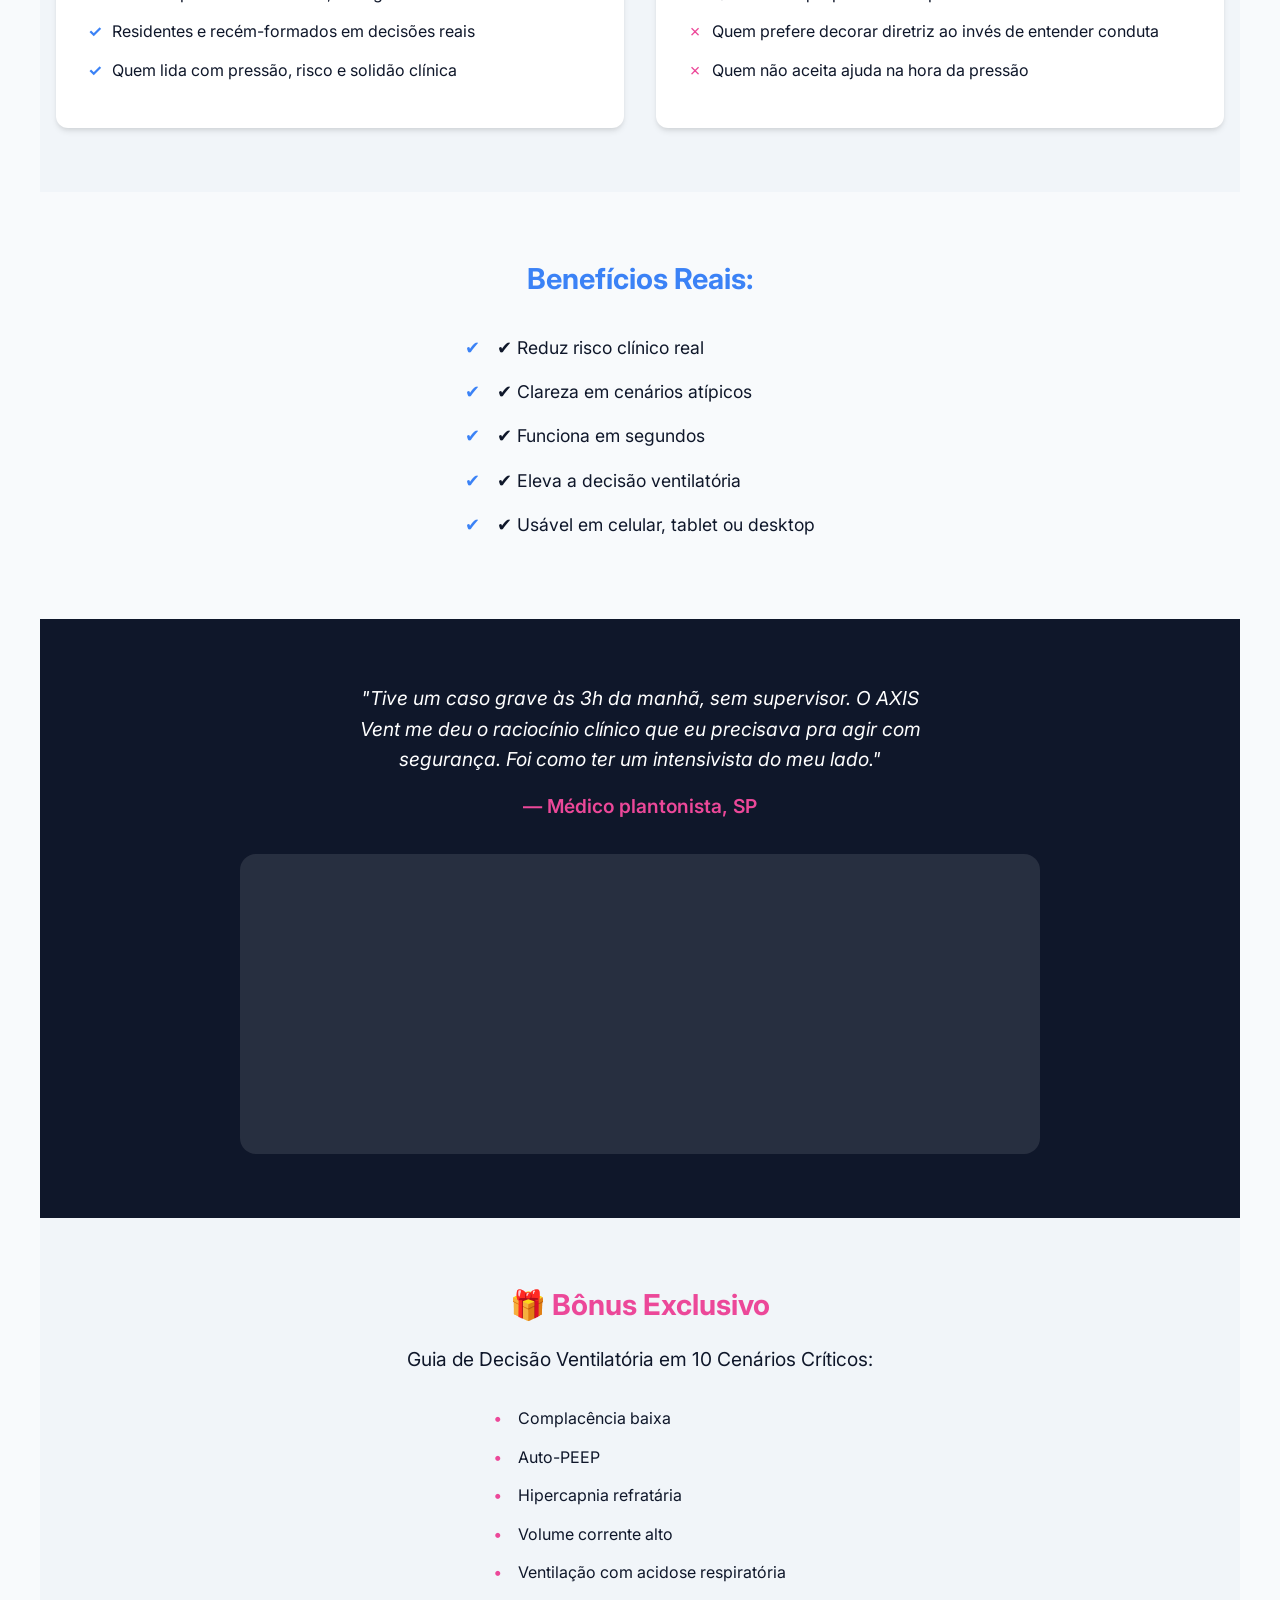
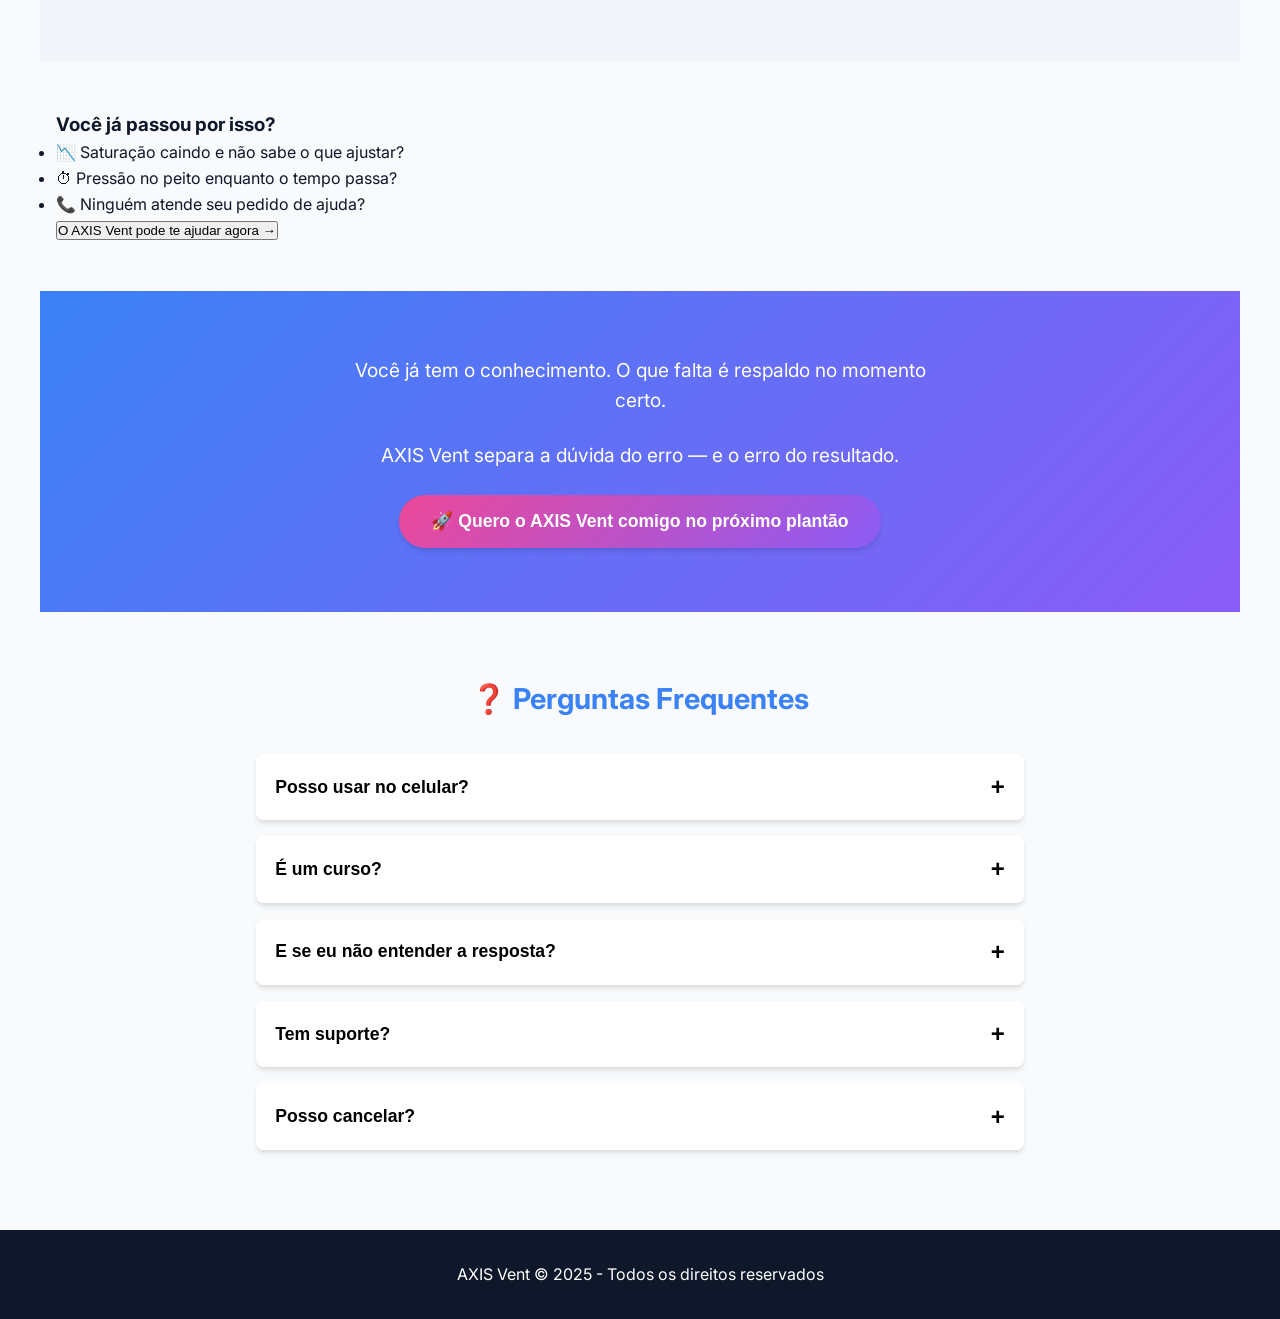
==== commit 0002eb45: "Update index.html" ====
--- a/index.html
+++ b/index.html
@@ -1,23 +1,32 @@
 <!DOCTYPE html>
 <html lang="pt-BR">
 <head>
-  <meta charset="UTF-8">
-  <meta name="viewport" content="width=device-width, initial-scale=1.0">
+  <meta charset="UTF-8" />
+  <meta name="viewport" content="width=device-width, initial-scale=1.0" />
   <title>AXIS Vent - Decisão Ventilatória Inteligente</title>
-  <link rel="preconnect" href="https://fonts.googleapis.com">
-  <link rel="preconnect" href="https://fonts.gstatic.com" crossorigin>
-  <link href="https://fonts.googleapis.com/css2?family=Inter:wght@400;500;600;700&display=swap" rel="stylesheet">
-  <link rel="stylesheet" href="style.css">
+  <link rel="preconnect" href="https://fonts.googleapis.com" />
+  <link rel="preconnect" href="https://fonts.gstatic.com" crossorigin />
+  <link href="https://fonts.googleapis.com/css2?family=Inter:wght@400;500;600;700&display=swap" rel="stylesheet" />
+  <link rel="stylesheet" href="style.css" />
 </head>
 <body>
-  <!-- Hero Section -->
+
+  <!-- Hero Section Refatorado -->
   <section class="hero">
     <div class="logo">A</div>
     <h1>AXIS Vent</h1>
     <h2>Decisões ventilatórias com precisão — mesmo quando você está sozinho no plantão.</h2>
-    <p class="hero-subtitle">Seu novo copiloto clínico. Validação, orientação e ajuste seguro em tempo real para médicos de UTI, emergência e plantão crítico.</p>
-    <button class="cta-primary" id="main-cta">➡ Ativar meu acesso ao AXIS Vent agora</button>
-    <div class="hero-image"></div>
+    <p class="hero-subtitle">Seu copiloto clínico para validação, orientação e ajuste seguro em tempo real em UTI, emergência e plantão crítico.</p>
+  </section>
+
+  <!-- Novo CTA HERO -->
+  <section class="cta-hero">
+    <button class="cta-pulse" id="main-cta">
+      <span class="emoji">🚨</span>
+      <span class="text">Não fique sozinho no próximo plantão</span>
+      <span class="subtext">Ativar AXIS Vent agora</span>
+    </button>
+    <p class="cta-note">Já ajudou +287 médicos em situações críticas este mês</p>
   </section>
 
   <!-- Pain Points Section -->
@@ -26,29 +35,29 @@
       <h3>Você já:</h3>
       <ul>
         <li>✅ Ajustou VM com medo de errar?</li>
-        <li>✅ Ficou sem resposta de ninguém enquanto o paciente piorava?</li>
-        <li>✅ Perdeu sono depois de um plantão por causa de uma dúvida ventilatória?</li>
+        <li>✅ Ficou sem resposta enquanto o paciente piorava?</li>
+        <li>✅ Perdeu sono após um plantão por dúvida ventilatória?</li>
       </ul>
-      <p>Você não precisa mais passar por isso sozinho. AXIS Vent nasceu pra te dar respaldo, clareza e validação nos momentos mais críticos do plantão.</p>
+      <p>Você não precisa mais passar por isso sozinho. AXIS Vent nasceu para te dar respaldo e clareza nos momentos mais críticos.</p>
     </div>
   </section>
 
-  <!-- What is AXIS Vent -->
+  <!-- Features -->
   <section class="features">
     <div class="feature-card">
       <div class="feature-icon">🔹</div>
       <h4>Orientação Clínica</h4>
-      <p>Sugestões rápidas com base em lógica ventilatória testada na prática.</p>
+      <p>Sugestões rápidas com lógica ventilatória testada na prática.</p>
     </div>
     <div class="feature-card">
       <div class="feature-icon">🔹</div>
       <h4>Validação de Conduta</h4>
-      <p>Você insere o cenário e recebe resposta lógica. Nada de achismos.</p>
+      <p>Insira o cenário e receba resposta lógica. Sem achismos.</p>
     </div>
     <div class="feature-card">
       <div class="feature-icon">🔹</div>
       <h4>Confiança Instantânea</h4>
-      <p>Decida com precisão mesmo sem especialista por perto.</p>
+      <p>Decida com precisão, mesmo sem especialista por perto.</p>
     </div>
   </section>
 
@@ -57,16 +66,16 @@
     <div class="audience-for">
       <h3>✅ Ideal para:</h3>
       <ul>
-        <li>Médicos plantonistas em UTI, emergência ou pronto-atendimento</li>
-        <li>Residentes, R+1 e recém-formados que enfrentam decisões reais</li>
-        <li>Quem lida com pressão, risco e solidão clínica em condutas ventilatórias</li>
+        <li>Médicos plantonistas em UTI, emergência ou PA</li>
+        <li>Residentes e recém-formados em decisões reais</li>
+        <li>Quem lida com pressão, risco e solidão clínica</li>
       </ul>
     </div>
     <div class="audience-not">
       <h3>❌ Não é para:</h3>
       <ul>
         <li>Quem acha que protocolo impresso resolve tudo</li>
-        <li>Quem prefere decorar diretriz do que entender conduta</li>
+        <li>Quem prefere decorar diretriz ao invés de entender conduta</li>
         <li>Quem não aceita ajuda na hora da pressão</li>
       </ul>
     </div>
@@ -77,10 +86,10 @@
     <h3>Benefícios Reais:</h3>
     <ul>
       <li>✔ Reduz risco clínico real</li>
-      <li>✔ Traz clareza mesmo em cenários atípicos</li>
-      <li>✔ Funciona em segundos, direto ao ponto</li>
-      <li>✔ Leva a decisão ventilatória pro próximo nível</li>
-      <li>✔ Pode ser usado no celular, tablet ou desktop</li>
+      <li>✔ Clareza em cenários atípicos</li>
+      <li>✔ Funciona em segundos</li>
+      <li>✔ Eleva a decisão ventilatória</li>
+      <li>✔ Usável em celular, tablet ou desktop</li>
     </ul>
   </section>
 
@@ -96,7 +105,7 @@
   <!-- Bonus -->
   <section class="bonus">
     <h3>🎁 Bônus Exclusivo</h3>
-    <p>Guia de Decisão Ventilatória em 10 Cenários Críticos</p>
+    <p>Guia de Decisão Ventilatória em 10 Cenários Críticos:</p>
     <ul>
       <li>Complacência baixa</li>
       <li>Auto-PEEP</li>
@@ -106,10 +115,23 @@
     </ul>
   </section>
 
+  <!-- URGENCY CARDS ANTES DO FAQ -->
+  <section class="urgency-cards">
+    <div class="urgency-card">
+      <h3>Você já passou por isso?</h3>
+      <ul>
+        <li>📉 Saturação caindo e não sabe o que ajustar?</li>
+        <li>⏱ Pressão no peito enquanto o tempo passa?</li>
+        <li>📞 Ninguém atende seu pedido de ajuda?</li>
+      </ul>
+      <button class="cta-secondary">O AXIS Vent pode te ajudar agora →</button>
+    </div>
+  </section>
+
   <!-- Final CTA -->
   <section class="final-cta">
-    <p>Você já tem o conhecimento. O que te falta é respaldo no momento certo.</p>
-    <p>AXIS Vent é o que separa a dúvida do erro — e o erro do resultado.</p>
+    <p>Você já tem o conhecimento. O que falta é respaldo no momento certo.</p>
+    <p>AXIS Vent separa a dúvida do erro — e o erro do resultado.</p>
     <button class="cta-primary">🚀 Quero o AXIS Vent comigo no próximo plantão</button>
   </section>
 
@@ -117,34 +139,24 @@
   <section class="faq">
     <h3>❓ Perguntas Frequentes</h3>
     <div class="faq-item">
-      <button class="faq-question">Posso usar no celular durante o plantão?</button>
-      <div class="faq-answer">
-        <p>Sim. O sistema é leve, rápido e compatível com mobile.</p>
-      </div>
+      <button class="faq-question">Posso usar no celular?</button>
+      <div class="faq-answer"><p>Sim. O sistema é rápido e compatível com mobile.</p></div>
     </div>
     <div class="faq-item">
       <button class="faq-question">É um curso?</button>
-      <div class="faq-answer">
-        <p>Não. É uma ferramenta de apoio à decisão, não conteúdo gravado.</p>
-      </div>
+      <div class="faq-answer"><p>Não. É uma ferramenta de apoio à decisão.</p></div>
     </div>
     <div class="faq-item">
-      <button class="faq-question">E se eu não souber interpretar a resposta?</button>
-      <div class="faq-answer">
-        <p>O AXIS Vent fala sua língua. Nada técnico demais. Tudo aplicável.</p>
-      </div>
+      <button class="faq-question">E se eu não entender a resposta?</button>
+      <div class="faq-answer"><p>O AXIS Vent fala sua língua, de forma aplicável.</p></div>
     </div>
     <div class="faq-item">
       <button class="faq-question">Tem suporte?</button>
-      <div class="faq-answer">
-        <p>Sim. Damos suporte técnico e orientações clínicas adicionais quando necessário.</p>
-      </div>
+      <div class="faq-answer"><p>Sim, suporte técnico e orientações clínicas adicionais.</p></div>
     </div>
     <div class="faq-item">
       <button class="faq-question">Posso cancelar?</button>
-      <div class="faq-answer">
-        <p>Sim, plano mensal sem fidelidade. Cancele quando quiser.</p>
-      </div>
+      <div class="faq-answer"><p>Sim, plano mensal sem fidelidade.</p></div>
     </div>
   </section>
 
@@ -153,19 +165,22 @@
     <p>AXIS Vent © 2025 - Todos os direitos reservados</p>
   </footer>
 
-  <!-- Floating CTA -->
-  <button class="cta-float">🚀 Ativar AXIS Vent</button>
+  <!-- BOTÃO FLUTUANTE REFATORADO -->
+  <button class="cta-float cta-emergency">
+    <span>EMERGÊNCIA VENTILATÓRIA?</span>
+    <span>Clique aqui para ajuda rápida</span>
+  </button>
 
-  <!-- Popup Container -->
+  <!-- POPUP Container -->
   <div id="popup-container" class="popup-hidden">
     <div class="popup-content">
       <button id="close-popup" class="popup-close">×</button>
       <h3>Ativar AXIS Vent</h3>
       <p>Preencha para acessar imediatamente:</p>
       <form id="signup-form">
-        <input type="text" placeholder="Nome completo" required>
-        <input type="email" placeholder="E-mail profissional" required>
-        <input type="tel" placeholder="WhatsApp (com DDD)" required>
+        <input type="text" placeholder="Nome completo" required />
+        <input type="email" placeholder="E-mail profissional" required />
+        <input type="tel" placeholder="WhatsApp (com DDD)" required />
         <button type="submit" class="cta-primary">Acessar Agora</button>
       </form>
       <p class="popup-note">Plano mensal, sem fidelidade. Cancele quando quiser.</p>
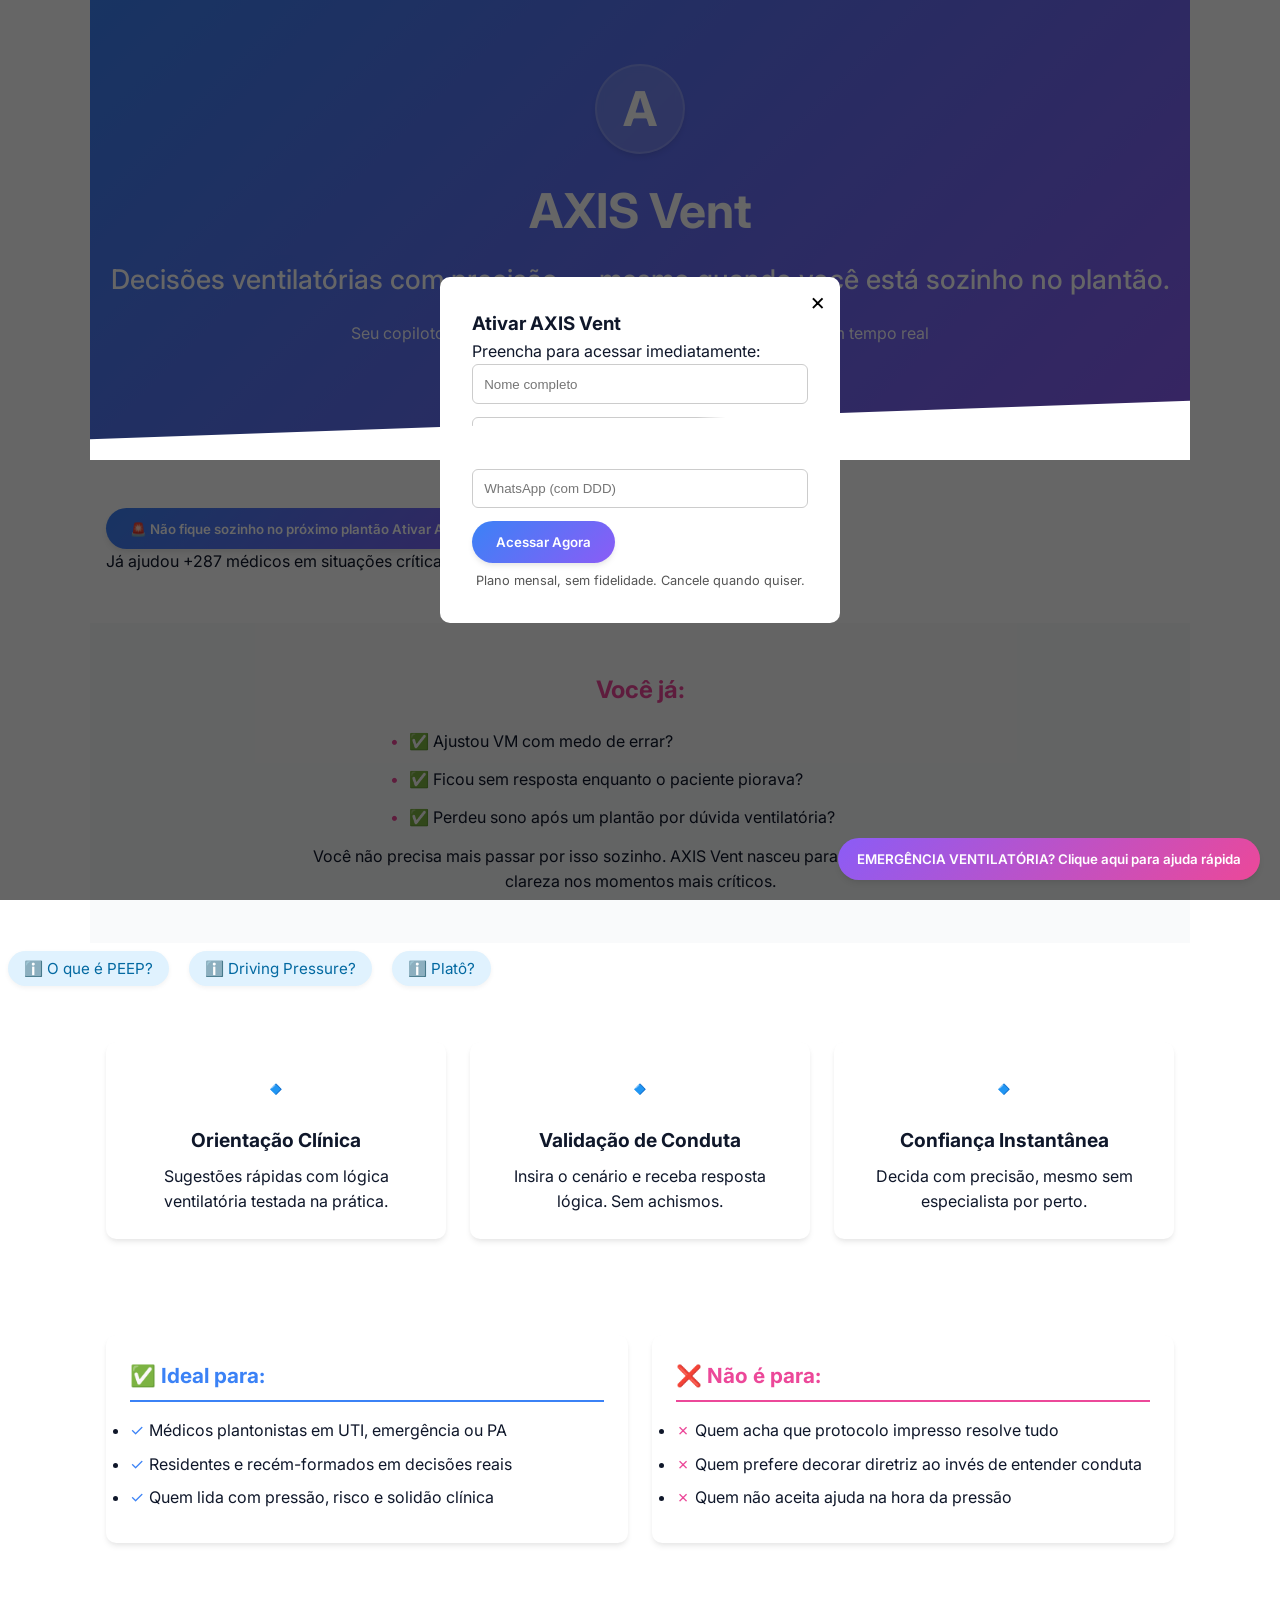
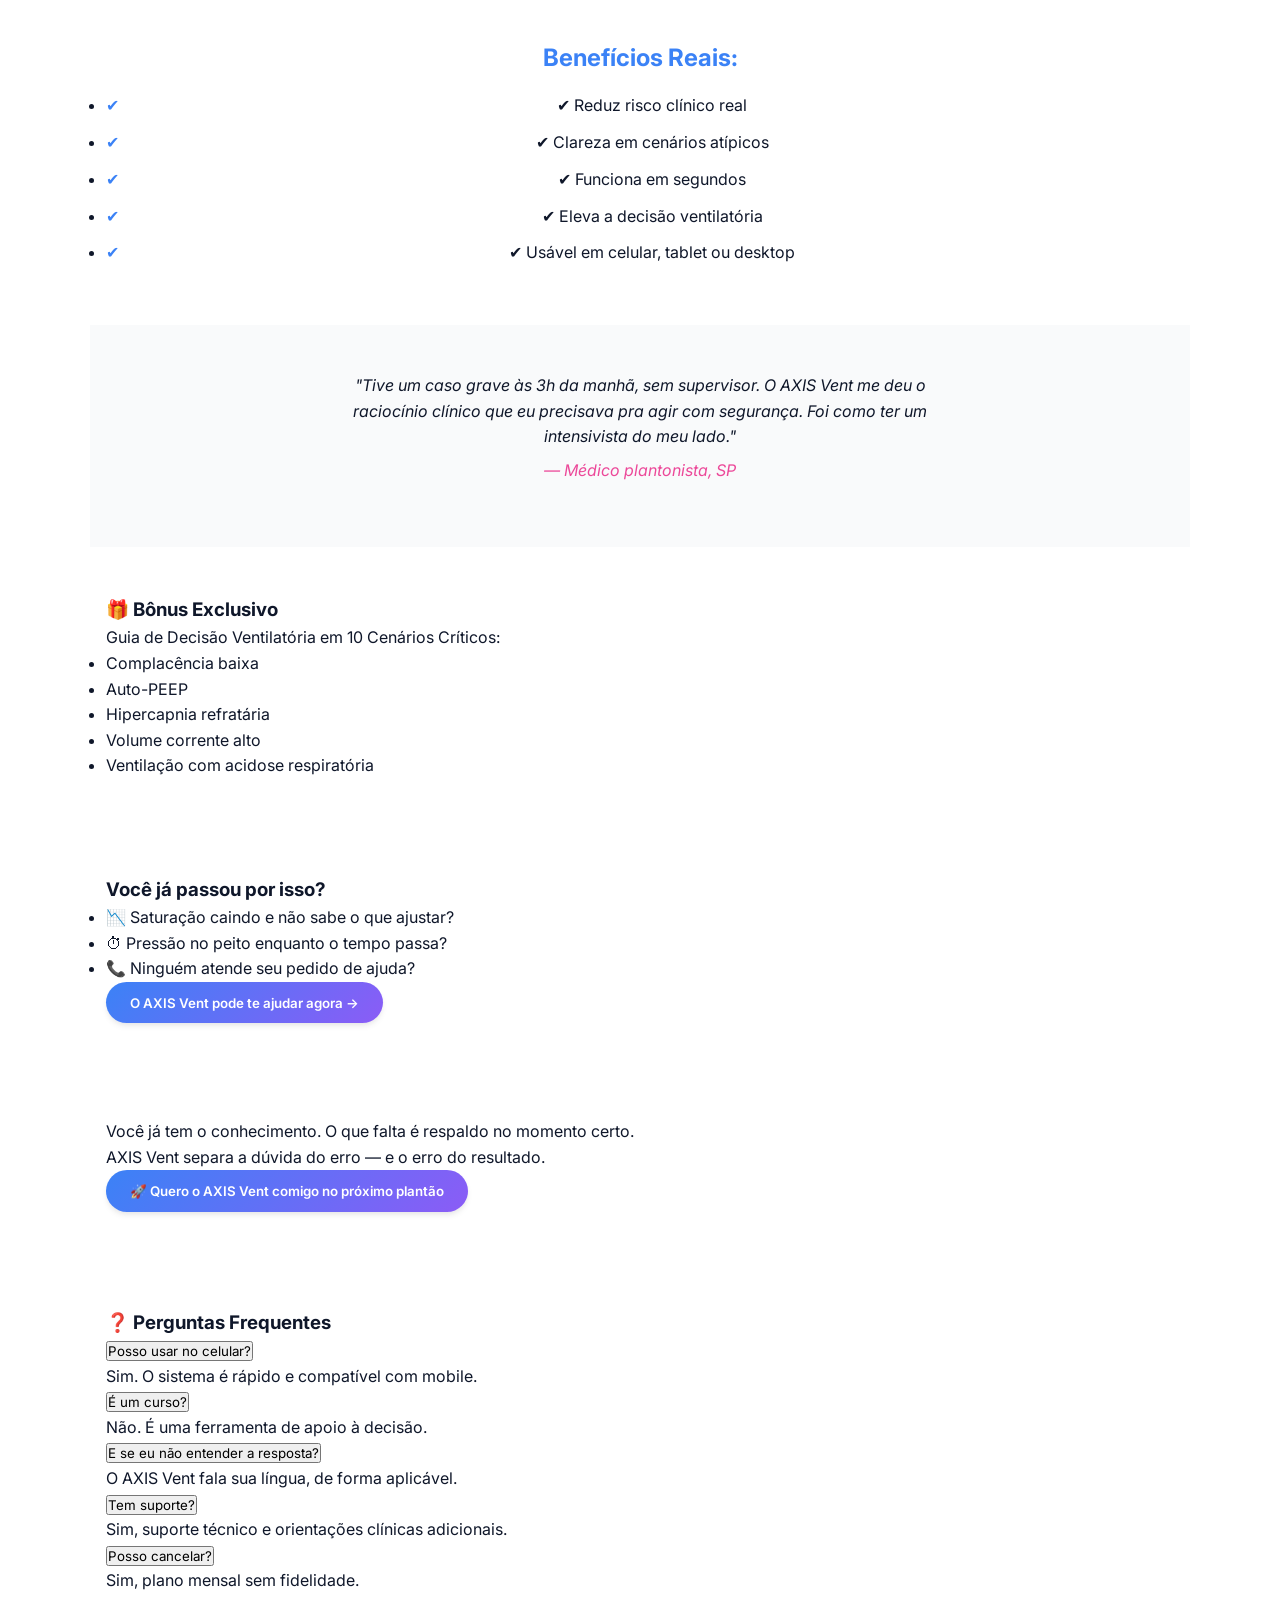
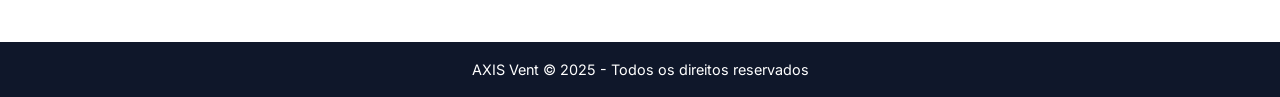
==== commit ae682ebc: "Update index.html" ====
--- a/index.html
+++ b/index.html
@@ -42,6 +42,11 @@
     </div>
   </section>
 
+<!-- Botões explicativos inline -->
+<button class="info-button" data-info="peep">ℹ️ O que é PEEP?</button>
+<button class="info-button" data-info="driving-pressure">ℹ️ Driving Pressure?</button>
+<button class="info-button" data-info="plato">ℹ️ Platô?</button>
+  
   <!-- Features -->
   <section class="features">
     <div class="feature-card">
--- a/style.css
+++ b/style.css
@@ -1,6 +1,6 @@
 /* =======================
-   AXIS Vent Premium - style.css
-   Design otimizado para conversão
+   AXIS Vent Premium - style.css Refatorado
+   Fundo claro, identidade clean e otimizada
    ======================= */
 
 :root {
@@ -10,10 +10,10 @@
   --accent: #EC4899;
   --dark: #0F172A;
   --darker: #020617;
-  --light: #F1F5F9;
-  --lighter: #F8FAFC;
-  --shadow: 0 4px 6px -1px rgba(0,0,0,0.1), 0 2px 4px -1px rgba(0,0,0,0.06);
-  --shadow-hover: 0 20px 25px -5px rgba(0,0,0,0.1), 0 10px 10px -5px rgba(0,0,0,0.04);
+  --light: #F9FAFB;          /* fundo mais claro */
+  --lighter: #FFFFFF;        /* fundo mais claro */
+  --shadow: 0 4px 6px -1px rgba(0,0,0,0.08), 0 2px 4px -1px rgba(0,0,0,0.04);
+  --shadow-hover: 0 12px 20px -5px rgba(0,0,0,0.08), 0 8px 10px -5px rgba(0,0,0,0.03);
   --transition: all 0.2s ease;
 }
 
@@ -29,23 +29,21 @@
   color: var(--dark);
   background-color: var(--lighter);
   line-height: 1.6;
-  padding: 0;
-  margin: 0;
 }
 
 /* Layout Sections */
 section {
   padding: 3rem 1rem;
-  max-width: 1200px;
+  max-width: 1100px;
   margin: 0 auto;
 }
 
 .container {
-  max-width: 800px;
+  max-width: 700px;
   margin: 0 auto;
 }
 
-/* Hero Section */
+/* Hero */
 .hero {
   text-align: center;
   padding: 4rem 1rem;
@@ -58,93 +56,75 @@
 .hero::after {
   content: '';
   position: absolute;
-  bottom: -50px;
+  bottom: -40px;
   left: 0;
   right: 0;
-  height: 100px;
+  height: 80px;
   background: var(--lighter);
   transform: skewY(-2deg);
   z-index: 1;
 }
 
 .logo {
-  width: 100px;
-  height: 100px;
+  width: 90px;
+  height: 90px;
   display: flex;
   align-items: center;
   justify-content: center;
-  font-size: 3.5rem;
+  font-size: 3rem;
   font-weight: 700;
   color: white;
-  background: linear-gradient(135deg, rgba(255,255,255,0.2), rgba(255,255,255,0.1));
+  background: rgba(255,255,255,0.15);
   border-radius: 50%;
-  margin: 0 auto 1.5rem;
+  margin: 0 auto 1.2rem;
   box-shadow: var(--shadow);
-  backdrop-filter: blur(5px);
-  border: 2px solid rgba(255,255,255,0.2);
+  backdrop-filter: blur(4px);
+  border: 2px solid rgba(255,255,255,0.15);
 }
 
 h1 {
   font-size: clamp(2rem, 5vw, 3rem);
   margin: 0.5rem 0;
   font-weight: 700;
-  line-height: 1.2;
 }
 
 h2 {
-  font-size: clamp(1.2rem, 3vw, 1.8rem);
+  font-size: clamp(1.1rem, 3vw, 1.7rem);
   font-weight: 500;
-  margin-bottom: 1.5rem;
-  max-width: 800px;
-  margin-left: auto;
-  margin-right: auto;
+  margin-bottom: 1.2rem;
 }
 
 .hero-subtitle {
-  font-size: 1.1rem;
+  font-size: 1rem;
   max-width: 600px;
-  margin: 0 auto 2rem;
-  opacity: 0.9;
-}
-
-.hero-image {
-  height: 300px;
-  background: rgba(255,255,255,0.1);
-  border-radius: 16px;
-  max-width: 800px;
-  margin: 2rem auto 0;
-  backdrop-filter: blur(5px);
-  border: 1px solid rgba(255,255,255,0.2);
-}
-
-/* Pain Points Section */
+  margin: 0 auto 1.5rem;
+  opacity: 0.95;
+}
+
+/* Pain Points */
 .pain-points {
-  background: var(--darker);
-  color: white;
-  padding: 4rem 1rem;
-  text-align: center;
-  position: relative;
-  z-index: 2;
+  background: var(--light);
+  color: var(--dark);
+  text-align: center;
 }
 
 .pain-points h3 {
+  color: var(--accent);
+  margin-bottom: 1.2rem;
   font-size: 1.5rem;
-  margin-bottom: 1.5rem;
-  color: var(--accent);
 }
 
 .pain-points ul {
   list-style: none;
-  max-width: 600px;
-  margin: 0 auto 2rem;
+  max-width: 500px;
+  margin: 0 auto;
   text-align: left;
-  display: inline-block;
 }
 
 .pain-points li {
+  position: relative;
+  padding-left: 1.2rem;
   margin-bottom: 0.8rem;
-  position: relative;
-  padding-left: 1.5rem;
 }
 
 .pain-points li::before {
@@ -154,123 +134,87 @@
   color: var(--accent);
 }
 
-/* Features Section */
+/* Features */
 .features {
   display: grid;
-  grid-template-columns: repeat(auto-fit, minmax(300px, 1fr));
-  gap: 2rem;
-  padding: 4rem 1rem;
+  grid-template-columns: repeat(auto-fit, minmax(280px, 1fr));
+  gap: 1.5rem;
 }
 
 .feature-card {
   background: white;
-  border-radius: 12px;
-  padding: 2rem;
+  border-radius: 10px;
+  padding: 1.5rem;
+  text-align: center;
   box-shadow: var(--shadow);
   transition: var(--transition);
-  text-align: center;
 }
 
 .feature-card:hover {
-  transform: translateY(-5px);
+  transform: translateY(-4px);
   box-shadow: var(--shadow-hover);
 }
 
 .feature-icon {
-  font-size: 2rem;
-  margin-bottom: 1rem;
+  font-size: 1.8rem;
   color: var(--primary);
+  margin-bottom: 0.8rem;
 }
 
 .feature-card h4 {
+  font-size: 1.2rem;
+  margin-bottom: 0.5rem;
+}
+
+/* Audience */
+.audience {
+  display: grid;
+  grid-template-columns: repeat(auto-fit, minmax(280px, 1fr));
+  gap: 1.5rem;
+  background: var(--lighter);
+}
+
+.audience-for, .audience-not {
+  background: white;
+  border-radius: 10px;
+  padding: 1.5rem;
+  box-shadow: var(--shadow);
+}
+
+.audience h3 {
   font-size: 1.3rem;
   margin-bottom: 1rem;
-  color: var(--dark);
-}
-
-/* Audience Section */
-.audience {
-  display: grid;
-  grid-template-columns: repeat(auto-fit, minmax(300px, 1fr));
-  gap: 2rem;
-  padding: 4rem 1rem;
-  background: var(--light);
-}
-
-.audience-for, .audience-not {
-  background: white;
-  border-radius: 12px;
-  padding: 2rem;
-  box-shadow: var(--shadow);
-}
-
-.audience h3 {
-  font-size: 1.3rem;
-  margin-bottom: 1.5rem;
+  border-bottom: 2px solid;
   padding-bottom: 0.5rem;
-  border-bottom: 2px solid;
-}
-
-.audience-for h3 {
+}
+
+.audience-for h3 { color: var(--primary); border-color: var(--primary); }
+.audience-not h3 { color: var(--accent); border-color: var(--accent); }
+
+.audience li {
+  position: relative;
+  padding-left: 1.2rem;
+  margin-bottom: 0.5rem;
+}
+
+.audience-for li::before { content: '✓'; position: absolute; left: 0; color: var(--primary); }
+.audience-not li::before { content: '✗'; position: absolute; left: 0; color: var(--accent); }
+
+/* Benefits */
+.benefits {
+  text-align: center;
+}
+
+.benefits h3 {
   color: var(--primary);
-  border-color: var(--primary);
-}
-
-.audience-not h3 {
-  color: var(--accent);
-  border-color: var(--accent);
-}
-
-.audience ul {
-  list-style: none;
-}
-
-.audience li {
-  margin-bottom: 0.8rem;
+  margin-bottom: 1rem;
+  font-size: 1.5rem;
+}
+
+.benefits li {
   position: relative;
   padding-left: 1.5rem;
-}
-
-.audience-for li::before {
-  content: '✓';
-  position: absolute;
-  left: 0;
-  color: var(--primary);
-  font-weight: bold;
-}
-
-.audience-not li::before {
-  content: '✗';
-  position: absolute;
-  left: 0;
-  color: var(--accent);
-}
-
-/* Benefits Section */
-.benefits {
-  text-align: center;
-  padding: 4rem 1rem;
-}
-
-.benefits h3 {
-  font-size: 1.8rem;
-  margin-bottom: 2rem;
-  color: var(--primary);
-}
-
-.benefits ul {
-  list-style: none;
-  max-width: 600px;
-  margin: 0 auto;
-  text-align: left;
-  display: inline-block;
-}
-
-.benefits li {
-  margin-bottom: 1rem;
-  position: relative;
-  padding-left: 2rem;
-  font-size: 1.1rem;
+  margin-bottom: 0.7rem;
 }
 
 .benefits li::before {
@@ -280,219 +224,89 @@
   color: var(--primary);
 }
 
-/* Testimonial Section */
+/* Testimonial */
 .testimonial {
-  background: var(--dark);
-  color: white;
-  padding: 4rem 1rem;
-  text-align: center;
+  background: var(--light);
+  text-align: center;
+  color: var(--dark);
 }
 
 .testimonial blockquote {
   max-width: 600px;
-  margin: 0 auto 2rem;
-  font-size: 1.2rem;
+  margin: 0 auto 1rem;
   font-style: italic;
 }
 
 .testimonial cite {
   display: block;
-  margin-top: 1rem;
-  font-style: normal;
-  font-weight: 600;
+  margin-top: 0.5rem;
   color: var(--accent);
-}
-
-.video-placeholder {
-  height: 300px;
-  background: rgba(255,255,255,0.1);
-  border-radius: 16px;
-  max-width: 800px;
-  margin: 2rem auto 0;
-}
-
-/* Bonus Section */
-.bonus {
-  text-align: center;
-  padding: 4rem 1rem;
-  background: var(--light);
-}
-
-.bonus h3 {
-  font-size: 1.8rem;
-  margin-bottom: 1rem;
-  color: var(--accent);
-}
-
-.bonus p {
-  font-size: 1.2rem;
-  margin-bottom: 2rem;
-  max-width: 600px;
-  margin-left: auto;
-  margin-right: auto;
-}
-
-.bonus ul {
-  list-style: none;
-  max-width: 500px;
-  margin: 0 auto;
-  text-align: left;
-  display: inline-block;
-}
-
-.bonus li {
-  margin-bottom: 0.8rem;
-  position: relative;
-  padding-left: 1.5rem;
-}
-
-.bonus li::before {
-  content: '•';
-  position: absolute;
-  left: 0;
-  color: var(--accent);
-  font-weight: bold;
-}
-
-/* Final CTA Section */
-.final-cta {
-  text-align: center;
-  padding: 4rem 1rem;
-  background: linear-gradient(135deg, var(--primary), var(--secondary));
-  color: white;
-}
-
-.final-cta p {
-  max-width: 600px;
-  margin: 0 auto 1.5rem;
-  font-size: 1.2rem;
-}
-
-/* FAQ Section */
-.faq {
-  padding: 4rem 1rem;
-  max-width: 800px;
-  margin: 0 auto;
-}
-
-.faq h3 {
-  text-align: center;
-  font-size: 1.8rem;
-  margin-bottom: 2rem;
-  color: var(--primary);
-}
-
-.faq-item {
-  margin-bottom: 1rem;
-  border-radius: 8px;
-  overflow: hidden;
-  box-shadow: var(--shadow);
-}
-
-.faq-question {
-  width: 100%;
-  padding: 1.2rem;
-  text-align: left;
-  background: white;
-  border: none;
-  font-size: 1.1rem;
-  font-weight: 600;
-  cursor: pointer;
-  display: flex;
-  justify-content: space-between;
-  align-items: center;
-}
-
-.faq-question::after {
-  content: '+';
-  font-size: 1.5rem;
-}
-
-.faq-question.active::after {
-  content: '-';
-}
-
-.faq-answer {
-  padding: 0 1.2rem;
-  max-height: 0;
-  overflow: hidden;
-  transition: max-height 0.3s ease;
-  background: var(--light);
-}
-
-.faq-answer p {
-  padding: 1.2rem 0;
 }
 
 /* Buttons */
 button {
   cursor: pointer;
   transition: var(--transition);
-}
-
-.cta-primary {
-  background: linear-gradient(135deg, var(--accent), var(--secondary));
+  font-family: inherit;
+}
+
+.cta-primary, .cta-pulse, .cta-secondary {
+  background: linear-gradient(135deg, var(--primary), var(--secondary));
   color: white;
   border: none;
-  border-radius: 50px;
-  padding: 1rem 2rem;
-  font-size: 1.1rem;
+  border-radius: 40px;
+  padding: 0.8rem 1.5rem;
   font-weight: 600;
   box-shadow: var(--shadow);
-  transition: var(--transition);
-}
-
-.cta-primary:hover {
+}
+
+.cta-primary:hover, .cta-pulse:hover, .cta-secondary:hover {
   transform: translateY(-2px);
   box-shadow: var(--shadow-hover);
-  background: linear-gradient(135deg, var(--secondary), var(--accent));
-}
-
-.cta-float {
+}
+
+/* Floating Button */
+.cta-float, .cta-emergency {
   position: fixed;
   bottom: 20px;
   right: 20px;
-  background: linear-gradient(135deg, var(--accent), var(--secondary));
+  background: linear-gradient(135deg, var(--secondary), var(--accent));
   color: white;
   border: none;
-  border-radius: 50px;
-  padding: 1rem 1.5rem;
+  border-radius: 40px;
+  padding: 0.8rem 1.2rem;
   font-weight: 600;
   box-shadow: var(--shadow);
-  z-index: 100;
-  transition: var(--transition);
-}
-
-.cta-float:hover {
-  transform: translateY(-2px) scale(1.05);
+  z-index: 999;
+}
+
+.cta-float:hover, .cta-emergency:hover {
+  transform: translateY(-2px);
   box-shadow: var(--shadow-hover);
 }
 
-/* Popup Styles */
+/* Popup */
 .popup-hidden {
   display: none;
   position: fixed;
-  top: 0;
-  left: 0;
-  right: 0;
-  bottom: 0;
-  background: rgba(0,0,0,0.7);
-  z-index: 1000;
+  inset: 0;
+  background: rgba(0,0,0,0.6);
+  display: flex;
   align-items: center;
   justify-content: center;
 }
 
 .popup-content {
   background: white;
-  border-radius: 12px;
+  border-radius: 10px;
   padding: 2rem;
-  max-width: 500px;
   width: 90%;
-  position: relative;
-  animation: popupFadeIn 0.3s ease;
-}
-
-@keyframes popupFadeIn {
+  max-width: 400px;
+  position: relative;
+  animation: fadeIn 0.3s ease;
+}
+
+@keyframes fadeIn {
   from { opacity: 0; transform: translateY(20px); }
   to { opacity: 1; transform: translateY(0); }
 }
@@ -500,86 +314,122 @@
 .popup-close {
   position: absolute;
   top: 10px;
-  right: 10px;
+  right: 15px;
+  font-size: 1.5rem;
   background: none;
   border: none;
-  font-size: 1.5rem;
   cursor: pointer;
-  color: var(--dark);
-}
-
-.popup-content h3 {
-  font-size: 1.5rem;
-  margin-bottom: 1.5rem;
-  color: var(--primary);
-  text-align: center;
-}
-
-.popup-content p {
-  margin-bottom: 1.5rem;
-  text-align: center;
-}
-
-.popup-content form {
-  display: flex;
-  flex-direction: column;
-  gap: 1rem;
 }
 
 .popup-content input {
-  padding: 0.8rem 1rem;
-  border: 1px solid #ddd;
-  border-radius: 8px;
-  font-size: 1rem;
+  width: 100%;
+  padding: 0.7rem;
+  margin-bottom: 0.8rem;
+  border: 1px solid #ccc;
+  border-radius: 6px;
 }
 
 .popup-note {
   font-size: 0.8rem;
-  opacity: 0.7;
-  margin-top: 1rem;
-  text-align: center;
+  text-align: center;
+  color: #555;
+  margin-top: 0.5rem;
 }
 
 /* Footer */
 footer {
-  text-align: center;
-  padding: 2rem 1rem;
   background: var(--dark);
   color: white;
-}
-
-/* Responsividade */
-@media (max-width: 768px) {
-  .features {
+  text-align: center;
+  padding: 1rem;
+  font-size: 0.9rem;
+}
+
+/* Responsivo */
+@media (max-width: 600px) {
+  .features, .audience {
     grid-template-columns: 1fr;
   }
-  
-  .audience {
-    grid-template-columns: 1fr;
-  }
-  
-  .hero-image, .video-placeholder {
-    height: 200px;
-  }
-  
-  section {
-    padding: 2rem 1rem;
-  }
-}
-
-@media (max-width: 480px) {
-  .logo {
-    width: 80px;
-    height: 80px;
-    font-size: 2.5rem;
-  }
-  
-  .hero {
-    padding: 3rem 1rem;
-  }
-  
-  .cta-primary, .cta-float {
-    padding: 0.8rem 1.5rem;
-    font-size: 1rem;
-  }
-}
+}
+
+/* Botões explicativos */
+.info-button {
+  background: #e0f2fe;
+  border: none;
+  color: #0369a1;
+  padding: 0.5rem 1rem;
+  margin: 0.5rem;
+  border-radius: 25px;
+  cursor: pointer;
+  font-size: 0.95rem;
+  display: inline-flex;
+  align-items: center;
+  gap: 0.4rem;
+  box-shadow: 0 2px 5px rgba(0,0,0,0.05);
+  transition: background 0.2s, transform 0.2s;
+}
+
+.info-button:hover {
+  background: #bae6fd;
+  transform: translateY(-2px);
+}
+
+/* Modal animado */
+.info-modal {
+  position: fixed;
+  top: 50%;
+  right: 20px;
+  transform: translateY(-50%);
+  background: white;
+  border-radius: 12px;
+  box-shadow: 0 10px 25px rgba(0,0,0,0.1);
+  max-width: 300px;
+  width: 90%;
+  z-index: 2000;
+  animation: slideIn 0.3s ease;
+}
+
+@keyframes slideIn {
+  from { transform: translateY(-50%) translateX(120%); opacity: 0; }
+  to { transform: translateY(-50%) translateX(0); opacity: 1; }
+}
+
+.info-content {
+  padding: 1.5rem;
+  position: relative;
+  font-size: 0.95rem;
+  color: #0f172a;
+}
+
+.info-content h3 {
+  margin-bottom: 0.8rem;
+  font-size: 1.1rem;
+  color: #0369a1;
+}
+
+.info-content p {
+  line-height: 1.4;
+}
+
+.close-info {
+  position: absolute;
+  top: 10px;
+  right: 15px;
+  background: none;
+  border: none;
+  font-size: 1.2rem;
+  cursor: pointer;
+  color: #64748b;
+  transition: color 0.2s;
+}
+
+.close-info:hover {
+  color: #ef4444;
+}
+
+/* Modal imagem */
+.info-content img {
+  max-width: 100%;
+  border-radius: 8px;
+  margin-top: 0.5rem;
+}
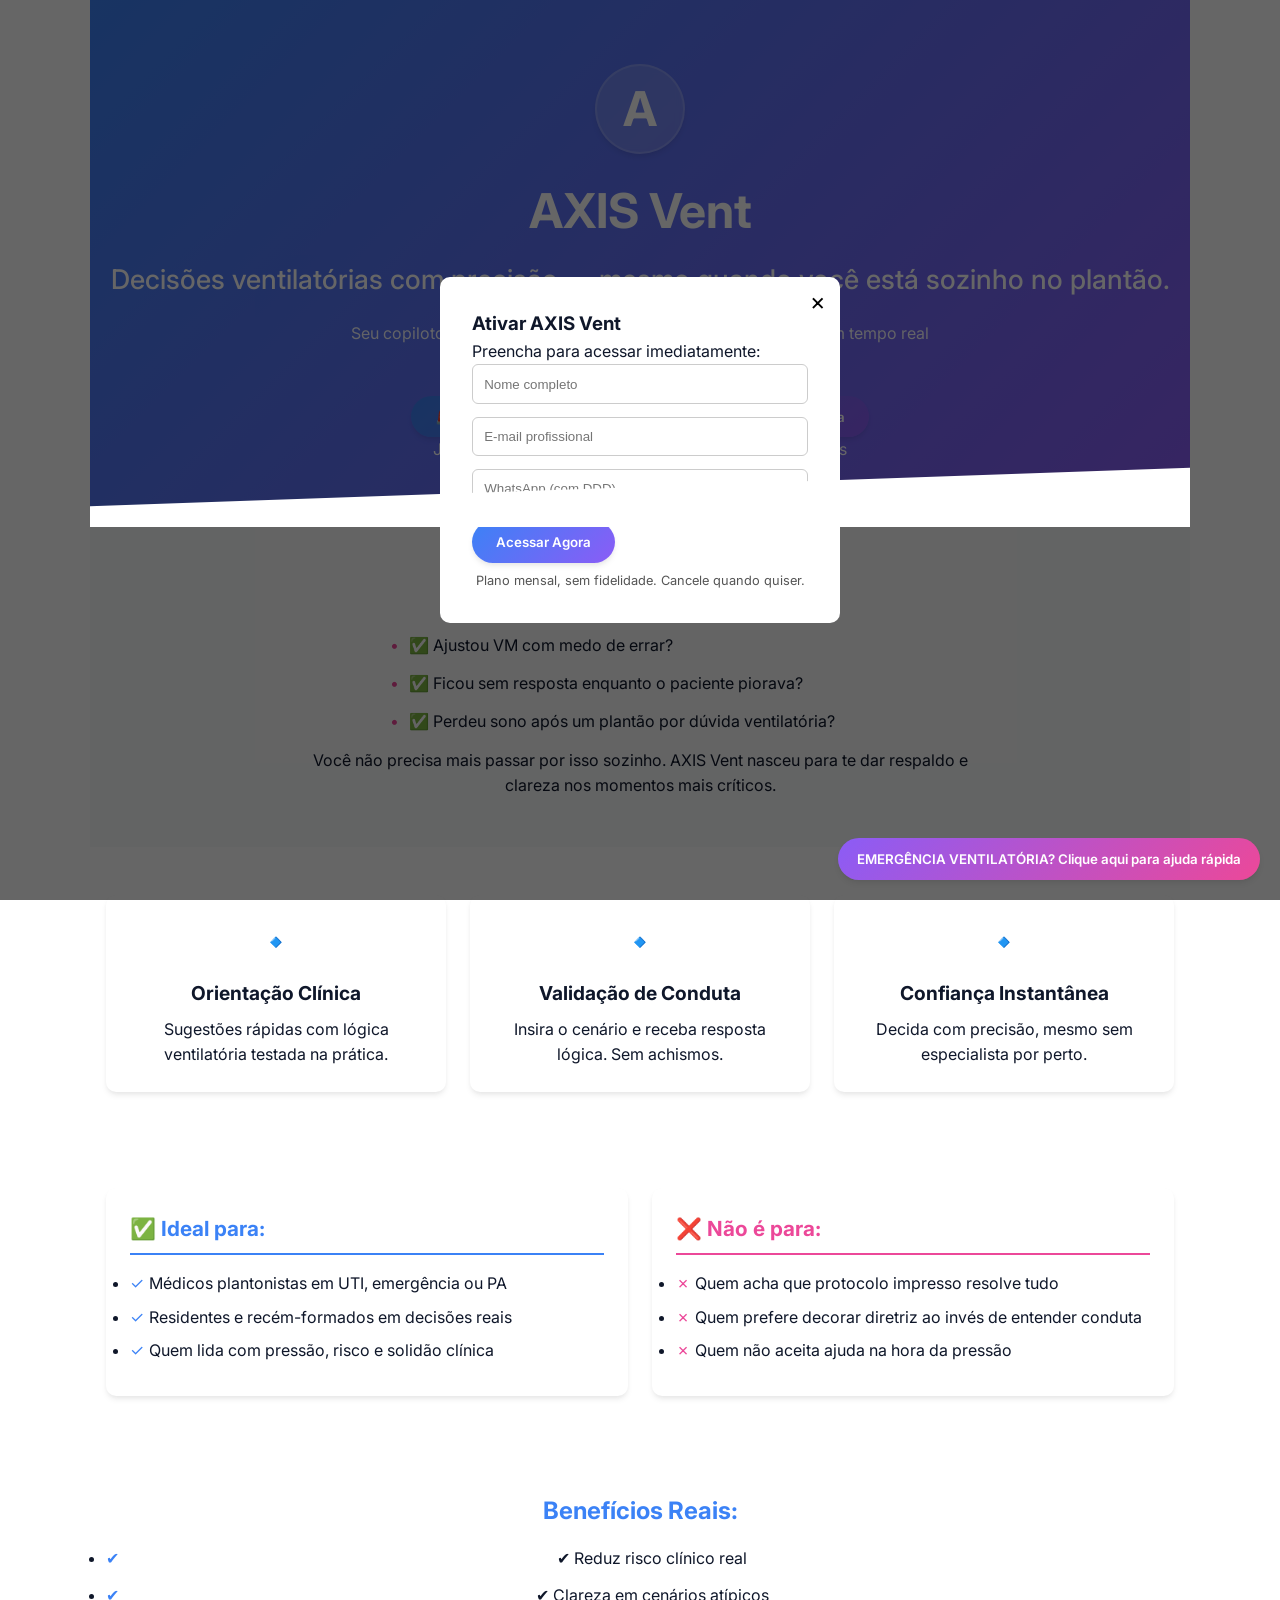
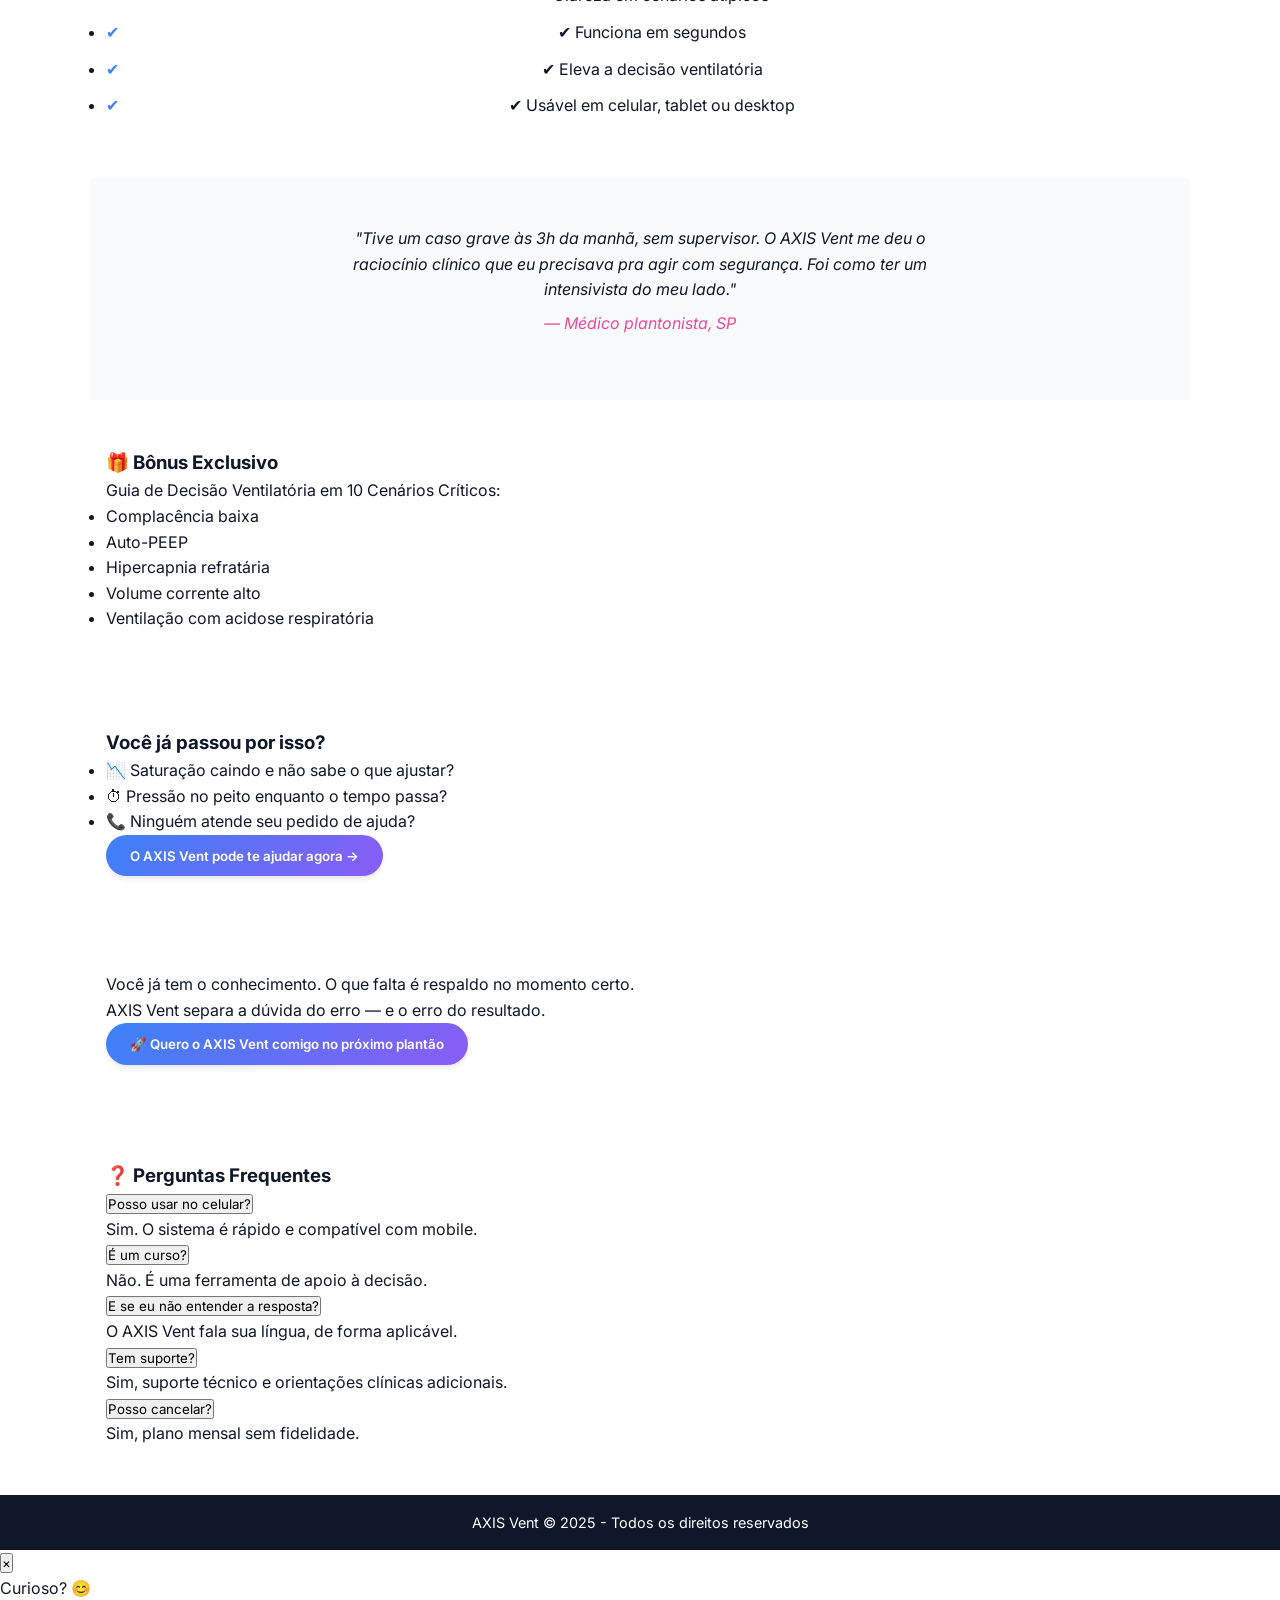
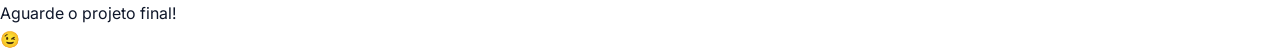
==== commit e8913529: "Update index.html" ====
--- a/index.html
+++ b/index.html
@@ -1,32 +1,31 @@
 <!DOCTYPE html>
 <html lang="pt-BR">
 <head>
-  <meta charset="UTF-8" />
-  <meta name="viewport" content="width=device-width, initial-scale=1.0" />
+  <meta charset="UTF-8">
+  <meta name="viewport" content="width=device-width, initial-scale=1.0">
   <title>AXIS Vent - Decisão Ventilatória Inteligente</title>
-  <link rel="preconnect" href="https://fonts.googleapis.com" />
-  <link rel="preconnect" href="https://fonts.gstatic.com" crossorigin />
-  <link href="https://fonts.googleapis.com/css2?family=Inter:wght@400;500;600;700&display=swap" rel="stylesheet" />
-  <link rel="stylesheet" href="style.css" />
+  <link rel="preconnect" href="https://fonts.googleapis.com">
+  <link rel="preconnect" href="https://fonts.gstatic.com" crossorigin>
+  <link href="https://fonts.googleapis.com/css2?family=Inter:wght@400;500;600;700&display=swap" rel="stylesheet">
+  <link rel="stylesheet" href="style.css">
 </head>
 <body>
 
-  <!-- Hero Section Refatorado -->
+  <!-- Hero Section -->
   <section class="hero">
     <div class="logo">A</div>
     <h1>AXIS Vent</h1>
     <h2>Decisões ventilatórias com precisão — mesmo quando você está sozinho no plantão.</h2>
     <p class="hero-subtitle">Seu copiloto clínico para validação, orientação e ajuste seguro em tempo real em UTI, emergência e plantão crítico.</p>
-  </section>
-
-  <!-- Novo CTA HERO -->
-  <section class="cta-hero">
-    <button class="cta-pulse" id="main-cta">
-      <span class="emoji">🚨</span>
-      <span class="text">Não fique sozinho no próximo plantão</span>
-      <span class="subtext">Ativar AXIS Vent agora</span>
-    </button>
-    <p class="cta-note">Já ajudou +287 médicos em situações críticas este mês</p>
+    
+    <div class="cta-hero">
+      <button class="cta-pulse" id="main-cta">
+        <span class="emoji">🚨</span>
+        <span class="text">Não fique sozinho no próximo plantão</span>
+        <span class="subtext">Ativar AXIS Vent agora</span>
+      </button>
+      <p class="cta-note">Já ajudou +287 médicos em situações críticas este mês</p>
+    </div>
   </section>
 
   <!-- Pain Points Section -->
@@ -42,11 +41,6 @@
     </div>
   </section>
 
-<!-- Botões explicativos inline -->
-<button class="info-button" data-info="peep">ℹ️ O que é PEEP?</button>
-<button class="info-button" data-info="driving-pressure">ℹ️ Driving Pressure?</button>
-<button class="info-button" data-info="plato">ℹ️ Platô?</button>
-  
   <!-- Features -->
   <section class="features">
     <div class="feature-card">
@@ -120,7 +114,7 @@
     </ul>
   </section>
 
-  <!-- URGENCY CARDS ANTES DO FAQ -->
+  <!-- Urgency Cards -->
   <section class="urgency-cards">
     <div class="urgency-card">
       <h3>Você já passou por isso?</h3>
@@ -170,28 +164,38 @@
     <p>AXIS Vent © 2025 - Todos os direitos reservados</p>
   </footer>
 
-  <!-- BOTÃO FLUTUANTE REFATORADO -->
+  <!-- Floating CTA -->
   <button class="cta-float cta-emergency">
     <span>EMERGÊNCIA VENTILATÓRIA?</span>
     <span>Clique aqui para ajuda rápida</span>
   </button>
 
-  <!-- POPUP Container -->
+  <!-- Popup Container -->
   <div id="popup-container" class="popup-hidden">
     <div class="popup-content">
       <button id="close-popup" class="popup-close">×</button>
       <h3>Ativar AXIS Vent</h3>
       <p>Preencha para acessar imediatamente:</p>
       <form id="signup-form">
-        <input type="text" placeholder="Nome completo" required />
-        <input type="email" placeholder="E-mail profissional" required />
-        <input type="tel" placeholder="WhatsApp (com DDD)" required />
+        <input type="text" placeholder="Nome completo" required>
+        <input type="email" placeholder="E-mail profissional" required>
+        <input type="tel" placeholder="WhatsApp (com DDD)" required>
         <button type="submit" class="cta-primary">Acessar Agora</button>
       </form>
       <p class="popup-note">Plano mensal, sem fidelidade. Cancele quando quiser.</p>
     </div>
   </div>
 
+  <!-- Curious Popup -->
+  <div id="curious-popup" class="curious-hidden">
+    <div class="curious-content">
+      <button id="close-curious" class="curious-close">×</button>
+      <p>Curioso? 😊</p>
+      <p>Aguarde o projeto final!</p>
+      <div class="smiley">😉</div>
+    </div>
+  </div>
+
   <script src="popup.js"></script>
 </body>
 </html>
